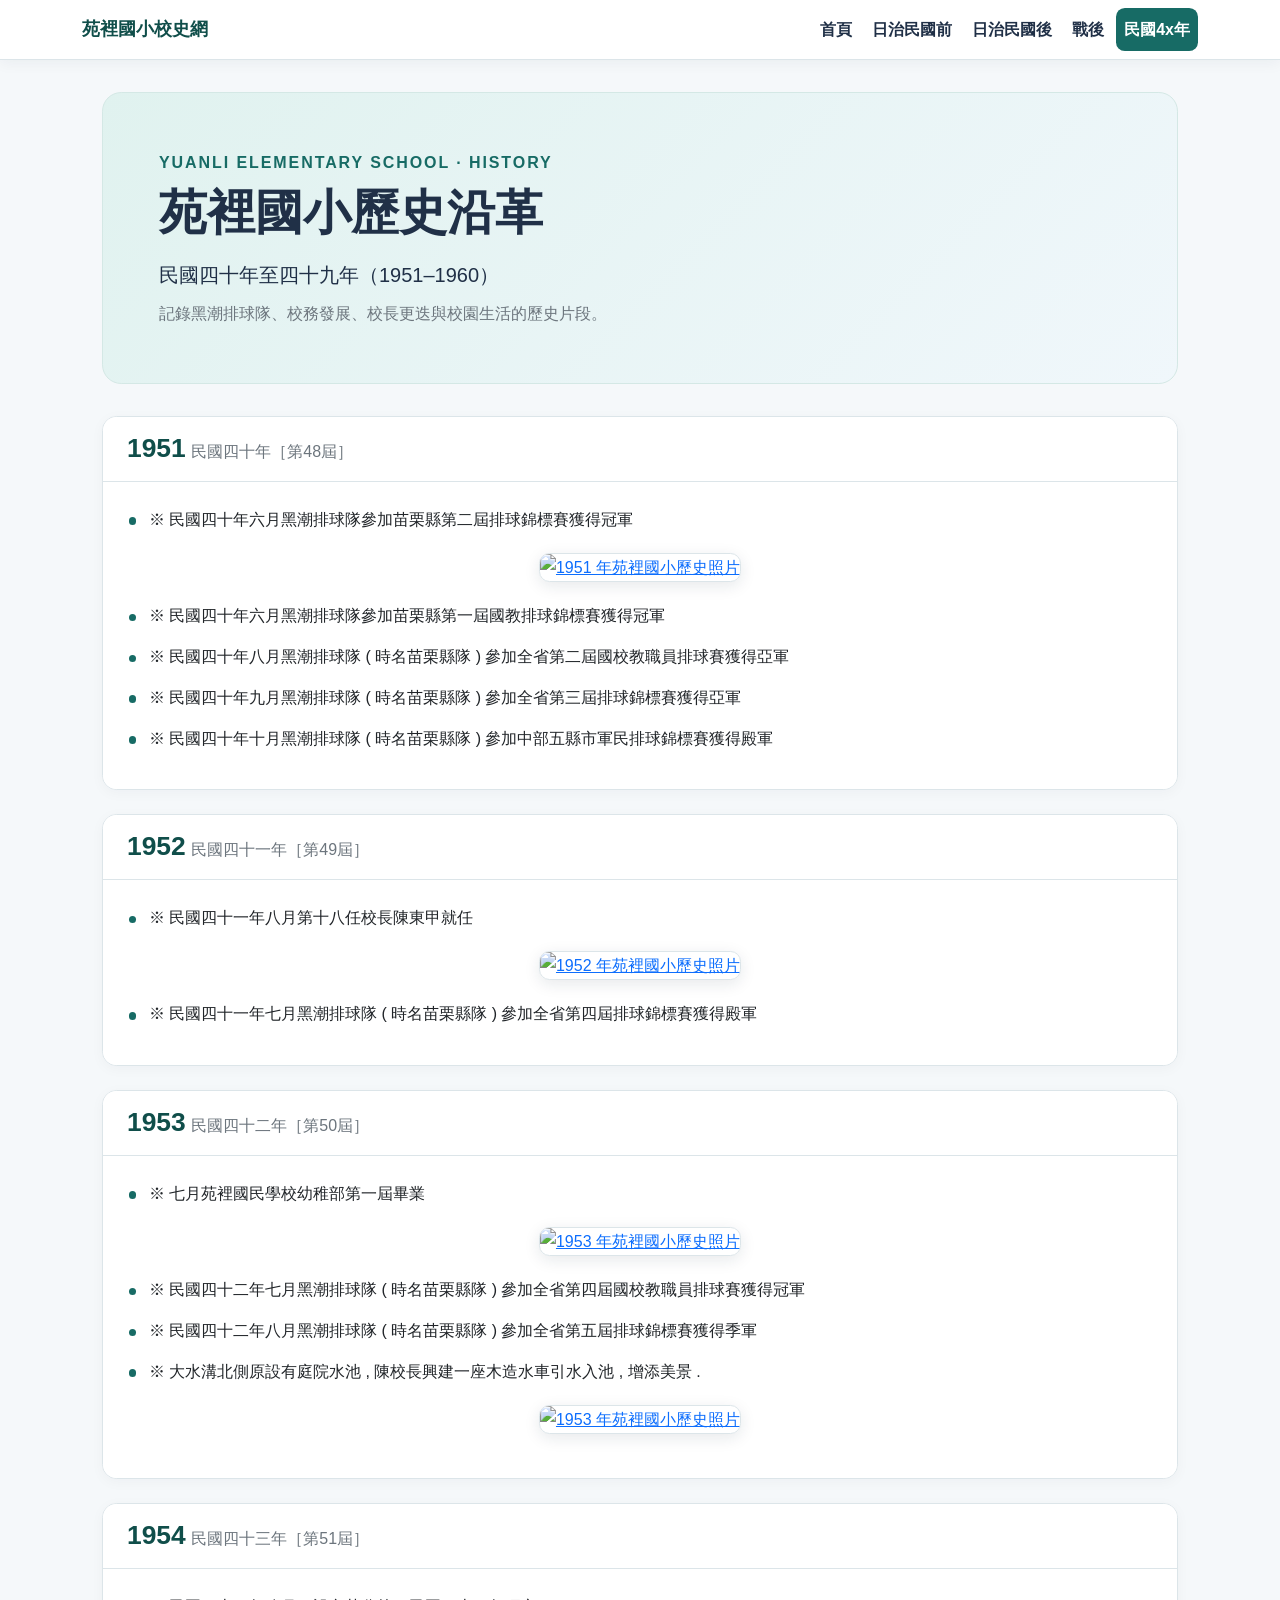
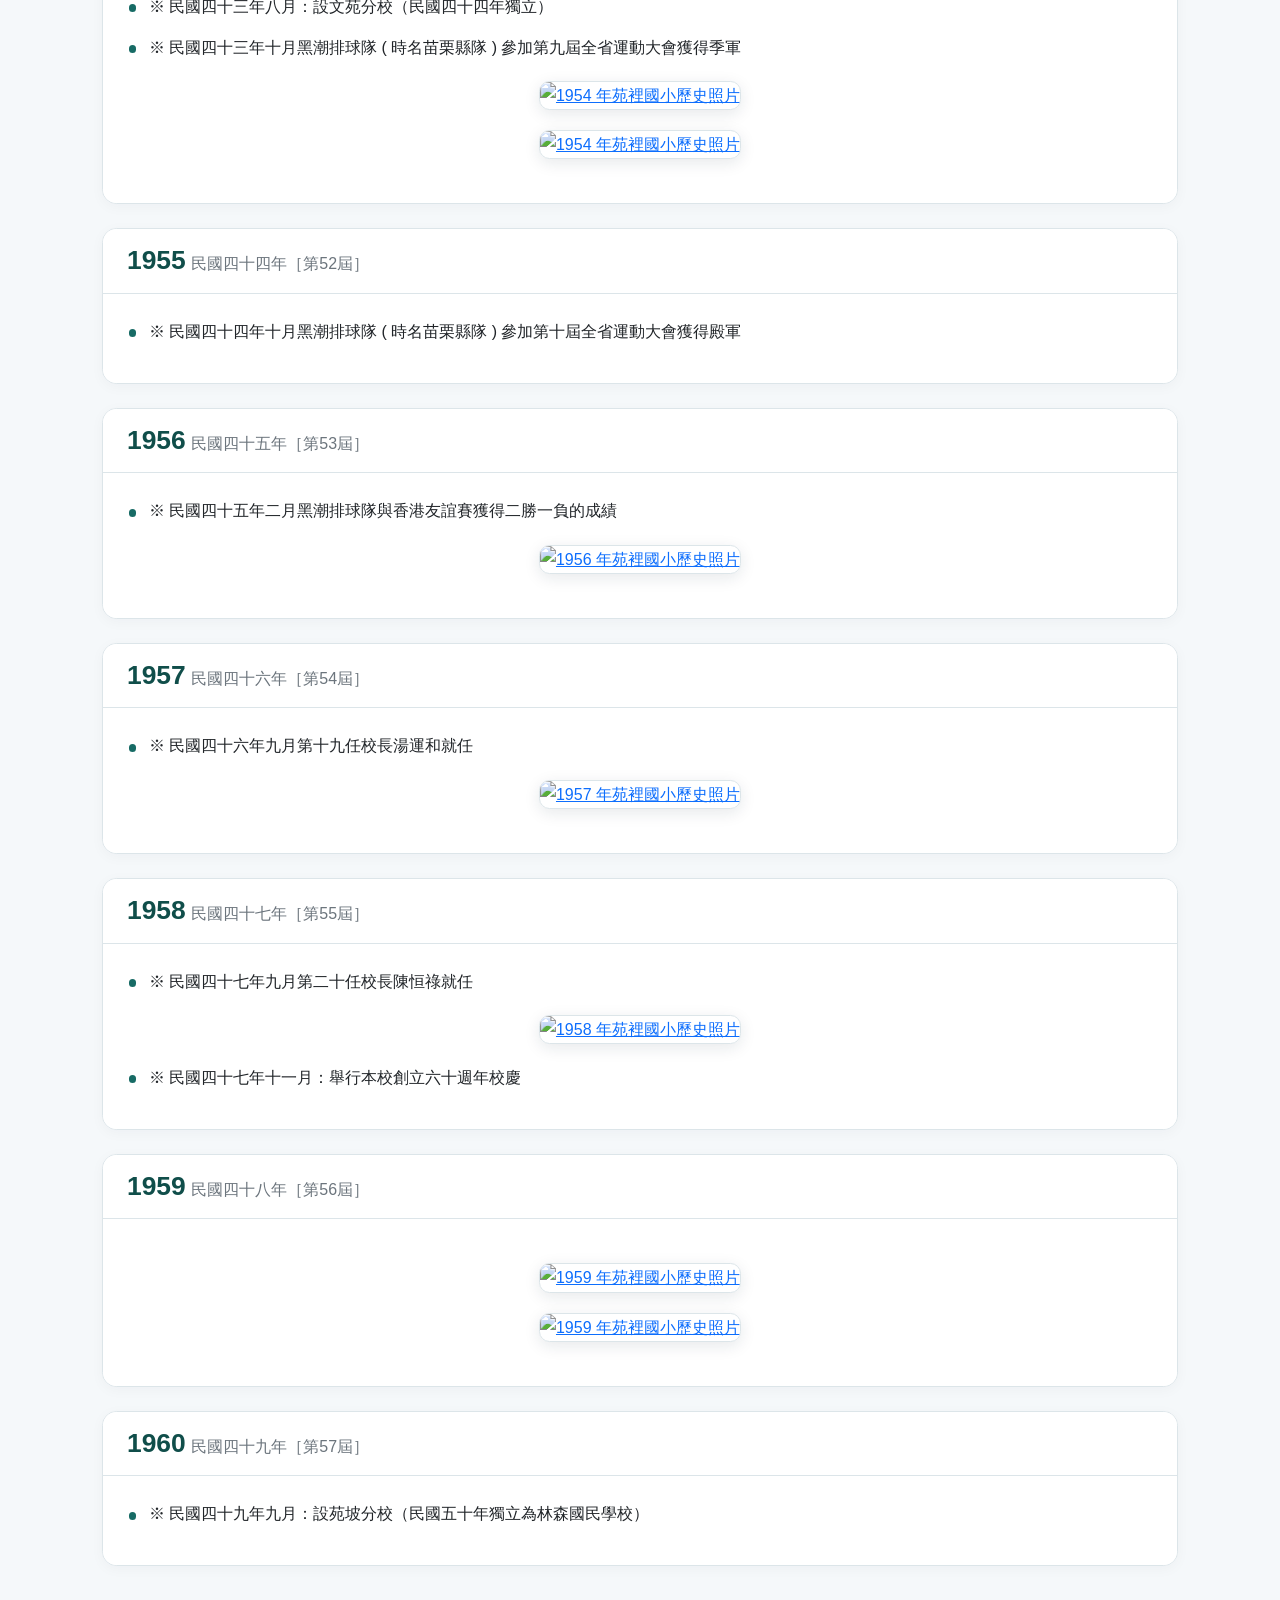
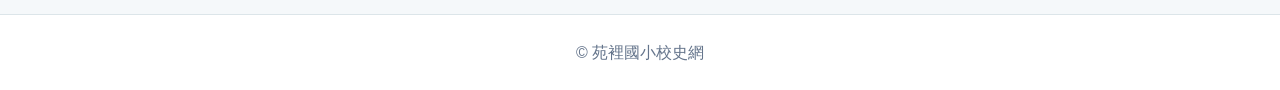
==== 4x.html @ 6c5b0be9 "Add files via upload" ====
<!doctype html>
<html lang="zh-Hant">
<head>
<meta charset="utf-8">
<meta name="viewport" content="width=device-width, initial-scale=1">
<title>苑裡國小歷史沿革｜民國四十年至四十九年</title>
<meta name="description" content="苑裡國小民國四十年至四十九年歷史沿革紀錄">
<link href="https://cdn.jsdelivr.net/npm/bootstrap@5.3.3/dist/css/bootstrap.min.css" rel="stylesheet">
<style>
:root{--ink:#203047;--muted:#64748b;--brand:#176b65;--brand-dark:#104e4a;--paper:#f5f8fa;--line:#dce5e9}
body{color:var(--ink);background:var(--paper);font-family:"Noto Sans TC","Microsoft JhengHei",sans-serif;line-height:1.7}
.site-navbar{position:sticky;top:0;z-index:1030;background:#fff;border-bottom:1px solid var(--line);box-shadow:0 3px 14px rgba(20,40,60,.05)}
.site-navbar .container{max-width:1140px}
.navbar-brand{color:var(--brand-dark)!important;font-size:1.1rem;font-weight:800;white-space:nowrap}
.site-navbar .nav-link{color:var(--ink);padding:.5rem .8rem;border-radius:.55rem;font-weight:650;transition:background-color .15s ease,color .15s ease}
.site-navbar .nav-link:hover,.site-navbar .nav-link.active{color:#fff!important;background:var(--brand)}
.navbar-toggler{border-color:var(--line);color:var(--ink);padding:.4rem .65rem}
.navbar-toggler:focus{box-shadow:0 0 0 .2rem rgba(23,107,101,.18)}
.page-main{max-width:1100px;margin:2rem auto 3rem}
.hero{padding:clamp(1.5rem,5vw,3.5rem);border-radius:1.2rem;background:linear-gradient(135deg,#e0f2ef,#f0f7fb);border:1px solid #d4e8e5;margin-bottom:2rem}
.eyebrow{color:var(--brand);font-weight:800;letter-spacing:.12em;margin:0}
.hero h1{font-size:clamp(2rem,5vw,3rem);line-height:1.2;margin:.5rem 0 1rem;font-weight:750}
.hero p:last-child{margin-bottom:0}
.year-card{border:1px solid var(--line);border-radius:.9rem;overflow:hidden;box-shadow:0 3px 14px rgba(20,40,60,.035)}
.year-title{background:#fff;border-bottom:1px solid var(--line)}
.year-title h2{font-weight:750}
.year-number{color:var(--brand-dark);font-weight:800;font-size:1.65rem;margin-right:.35rem}
.year-card .card-body{background:#fff;padding:1.5rem}
.event-item{position:relative;padding-left:1.35rem;margin-bottom:.85rem}
.event-item:before{content:"";position:absolute;left:.1rem;top:.72rem;width:.48rem;height:.48rem;border-radius:50%;background:var(--brand)}
.image-wrap{text-align:center;margin:1.25rem 0}
.history-image{display:block;width:auto;max-width:100%;height:auto;max-height:620px;margin:auto;border-radius:.65rem;border:1px solid var(--line);box-shadow:0 4px 16px rgba(20,40,60,.10)}
.image-link{display:inline-block}
.site-footer{text-align:center;padding:1.5rem;color:var(--muted);border-top:1px solid var(--line);background:#fff}
@media(max-width:767.98px){.page-main{margin-top:1rem}.site-navbar .nav-link{width:100%}.navbar-collapse{padding-top:.5rem}.year-card .card-body{padding:1.1rem}.year-number{font-size:1.45rem}}
</style>
</head>
<body>
<header id="top">
<nav class="navbar navbar-expand-md site-navbar" aria-label="主要導覽">
<div class="container">
<a class="navbar-brand" href="index.html">苑裡國小校史網</a>
<button class="navbar-toggler" type="button" data-bs-toggle="collapse" data-bs-target="#site-nav" aria-controls="site-nav" aria-expanded="false" aria-label="切換導覽選單"><span aria-hidden="true">☰ 選單</span></button>
<div class="collapse navbar-collapse" id="site-nav">
<ul class="navbar-nav ms-auto mb-2 mb-md-0 gap-md-1">
<li class="nav-item"><a class="nav-link" href="index.html">首頁</a></li>
<li class="nav-item"><a class="nav-link" href="bjapan.html">日治民國前</a></li>
<li class="nav-item"><a class="nav-link" href="page02.html">日治民國後</a></li>
<li class="nav-item"><a class="nav-link" href="page03.html">戰後</a></li>
<li class="nav-item"><a class="nav-link active" aria-current="page" href="page04.html">民國4x年</a></li>
</ul></div></div></nav>
</header>
<main class="container page-main">
<section class="hero">
<p class="eyebrow">YUANLI ELEMENTARY SCHOOL · HISTORY</p>
<h1>苑裡國小歷史沿革</h1>
<p class="lead mb-2">民國四十年至四十九年（1951–1960）</p>
<p class="text-secondary">記錄黑潮排球隊、校務發展、校長更迭與校園生活的歷史片段。</p>
</section>

<section class="card year-card mb-4" id="year-1951">
<div class="year-title px-4 py-3"><h2 class="h4 mb-0"><span class="year-number">1951</span><span class="text-secondary fs-6 fw-normal">民國四十年［第48屆］</span></h2></div>
<div class="card-body">
<p class="event-item">※ 民國四十年六月黑潮排球隊參加苗栗縣第二屆排球錦標賽獲得冠軍</p>
<figure class="image-wrap"><a class="image-link" href="http://120.104.212.112/mwiki/index.php/%E6%AA%94%E6%A1%88:0032.jpg" target="_blank" rel="noopener"><img class="img-fluid history-image" src="image/4x/image001.jpg" alt="1951 年苑裡國小歷史照片" loading="lazy"></a></figure>
<p class="event-item">※ 民國四十年六月黑潮排球隊參加苗栗縣第一屆國教排球錦標賽獲得冠軍</p>
<p class="event-item">※ 民國四十年八月黑潮排球隊 ( 時名苗栗縣隊 ) 參加全省第二屆國校教職員排球賽獲得亞軍</p>
<p class="event-item">※ 民國四十年九月黑潮排球隊 ( 時名苗栗縣隊 ) 參加全省第三屆排球錦標賽獲得亞軍</p>
<p class="event-item">※ 民國四十年十月黑潮排球隊 ( 時名苗栗縣隊 ) 參加中部五縣市軍民排球錦標賽獲得殿軍</p>
</div></section>
<section class="card year-card mb-4" id="year-1952">
<div class="year-title px-4 py-3"><h2 class="h4 mb-0"><span class="year-number">1952</span><span class="text-secondary fs-6 fw-normal">民國四十一年［第49屆］</span></h2></div>
<div class="card-body">
<p class="event-item">※ 民國四十一年八月第十八任校長陳東甲就任</p>
<figure class="image-wrap"><a class="image-link" href="http://120.104.212.112/mwiki/index.php/%E6%AA%94%E6%A1%88:04_500.jpg" target="_blank" rel="noopener"><img class="img-fluid history-image" src="image/4x/image002.jpg" alt="1952 年苑裡國小歷史照片" loading="lazy"></a></figure>
<p class="event-item">※ 民國四十一年七月黑潮排球隊 ( 時名苗栗縣隊 ) 參加全省第四屆排球錦標賽獲得殿軍</p>
</div></section>
<section class="card year-card mb-4" id="year-1953">
<div class="year-title px-4 py-3"><h2 class="h4 mb-0"><span class="year-number">1953</span><span class="text-secondary fs-6 fw-normal">民國四十二年［第50屆］</span></h2></div>
<div class="card-body">
<p class="event-item">※ 七月苑裡國民學校幼稚部第一屆畢業</p>
<figure class="image-wrap"><a class="image-link" href="http://120.104.212.112/mwiki/index.php/%E6%AA%94%E6%A1%88:0012.jpg" target="_blank" rel="noopener"><img class="img-fluid history-image" src="image/4x/image003.jpg" alt="1953 年苑裡國小歷史照片" loading="lazy"></a></figure>
<p class="event-item">※ 民國四十二年七月黑潮排球隊 ( 時名苗栗縣隊 ) 參加全省第四屆國校教職員排球賽獲得冠軍</p>
<p class="event-item">※ 民國四十二年八月黑潮排球隊 ( 時名苗栗縣隊 ) 參加全省第五屆排球錦標賽獲得季軍</p>
<p class="event-item">※ 大水溝北側原設有庭院水池 , 陳校長興建一座木造水車引水入池 , 增添美景 .</p>
<figure class="image-wrap"><a class="image-link" href="http://120.104.212.112/mwiki/index.php/%E6%AA%94%E6%A1%88:G1953.jpg" target="_blank" rel="noopener"><img class="img-fluid history-image" src="image/4x/image004.jpg" alt="1953 年苑裡國小歷史照片" loading="lazy"></a></figure>
</div></section>
<section class="card year-card mb-4" id="year-1954">
<div class="year-title px-4 py-3"><h2 class="h4 mb-0"><span class="year-number">1954</span><span class="text-secondary fs-6 fw-normal">民國四十三年［第51屆］</span></h2></div>
<div class="card-body">
<p class="event-item">※ 民國四十三年八月：設文苑分校（民國四十四年獨立）</p>
<p class="event-item">※ 民國四十三年十月黑潮排球隊 ( 時名苗栗縣隊 ) 參加第九屆全省運動大會獲得季軍</p>
<figure class="image-wrap"><a class="image-link" href="http://120.104.212.112/mwiki/index.php/%E6%AA%94%E6%A1%88:G5201.jpg" target="_blank" rel="noopener"><img class="img-fluid history-image" src="image/4x/image005.jpg" alt="1954 年苑裡國小歷史照片" loading="lazy"></a></figure>
<figure class="image-wrap"><a class="image-link" href="http://120.104.212.112/mwiki/index.php/%E6%AA%94%E6%A1%88:G5204.jpg" target="_blank" rel="noopener"><img class="img-fluid history-image" src="image/4x/image006.jpg" alt="1954 年苑裡國小歷史照片" loading="lazy"></a></figure>
</div></section>
<section class="card year-card mb-4" id="year-1955">
<div class="year-title px-4 py-3"><h2 class="h4 mb-0"><span class="year-number">1955</span><span class="text-secondary fs-6 fw-normal">民國四十四年［第52屆］</span></h2></div>
<div class="card-body">
<p class="event-item">※ 民國四十四年十月黑潮排球隊 ( 時名苗栗縣隊 ) 參加第十屆全省運動大會獲得殿軍</p>
</div></section>
<section class="card year-card mb-4" id="year-1956">
<div class="year-title px-4 py-3"><h2 class="h4 mb-0"><span class="year-number">1956</span><span class="text-secondary fs-6 fw-normal">民國四十五年［第53屆］</span></h2></div>
<div class="card-body">
<p class="event-item">※ 民國四十五年二月黑潮排球隊與香港友誼賽獲得二勝一負的成績</p>
<figure class="image-wrap"><a class="image-link" href="http://120.104.212.112/mwiki/index.php/%E6%AA%94%E6%A1%88:0033.jpg" target="_blank" rel="noopener"><img class="img-fluid history-image" src="image/4x/image007.jpg" alt="1956 年苑裡國小歷史照片" loading="lazy"></a></figure>
</div></section>
<section class="card year-card mb-4" id="year-1957">
<div class="year-title px-4 py-3"><h2 class="h4 mb-0"><span class="year-number">1957</span><span class="text-secondary fs-6 fw-normal">民國四十六年［第54屆］</span></h2></div>
<div class="card-body">
<p class="event-item">※ 民國四十六年九月第十九任校長湯運和就任</p>
<figure class="image-wrap"><a class="image-link" href="http://120.104.212.112/mwiki/index.php/%E6%AA%94%E6%A1%88:05_500.jpg" target="_blank" rel="noopener"><img class="img-fluid history-image" src="image/4x/image008.jpg" alt="1957 年苑裡國小歷史照片" loading="lazy"></a></figure>
</div></section>
<section class="card year-card mb-4" id="year-1958">
<div class="year-title px-4 py-3"><h2 class="h4 mb-0"><span class="year-number">1958</span><span class="text-secondary fs-6 fw-normal">民國四十七年［第55屆］</span></h2></div>
<div class="card-body">
<p class="event-item">※ 民國四十七年九月第二十任校長陳恒祿就任</p>
<figure class="image-wrap"><a class="image-link" href="http://120.104.212.112/mwiki/index.php/%E6%AA%94%E6%A1%88:07_500.jpg" target="_blank" rel="noopener"><img class="img-fluid history-image" src="image/4x/image009.jpg" alt="1958 年苑裡國小歷史照片" loading="lazy"></a></figure>
<p class="event-item">※ 民國四十七年十一月：舉行本校創立六十週年校慶</p>
</div></section>
<section class="card year-card mb-4" id="year-1959">
<div class="year-title px-4 py-3"><h2 class="h4 mb-0"><span class="year-number">1959</span><span class="text-secondary fs-6 fw-normal">民國四十八年［第56屆］</span></h2></div>
<div class="card-body">
<figure class="image-wrap"><a class="image-link" href="http://120.104.212.112/mwiki/index.php/%E6%AA%94%E6%A1%88:G5601.jpg" target="_blank" rel="noopener"><img class="img-fluid history-image" src="image/4x/image010.jpg" alt="1959 年苑裡國小歷史照片" loading="lazy"></a></figure>
<figure class="image-wrap"><a class="image-link" href="http://120.104.212.112/mwiki/index.php/%E6%AA%94%E6%A1%88:G5602_2500.jpg" target="_blank" rel="noopener"><img class="img-fluid history-image" src="image/4x/image011.jpg" alt="1959 年苑裡國小歷史照片" loading="lazy"></a></figure>
</div></section>
<section class="card year-card mb-4" id="year-1960">
<div class="year-title px-4 py-3"><h2 class="h4 mb-0"><span class="year-number">1960</span><span class="text-secondary fs-6 fw-normal">民國四十九年［第57屆］</span></h2></div>
<div class="card-body">
<p class="event-item">※ 民國四十九年九月：設苑坡分校（民國五十年獨立為林森國民學校）</p>
</div></section>
</main>
<footer class="site-footer">© 苑裡國小校史網</footer>
<script src="https://cdn.jsdelivr.net/npm/bootstrap@5.3.3/dist/js/bootstrap.bundle.min.js"></script>
</body></html>
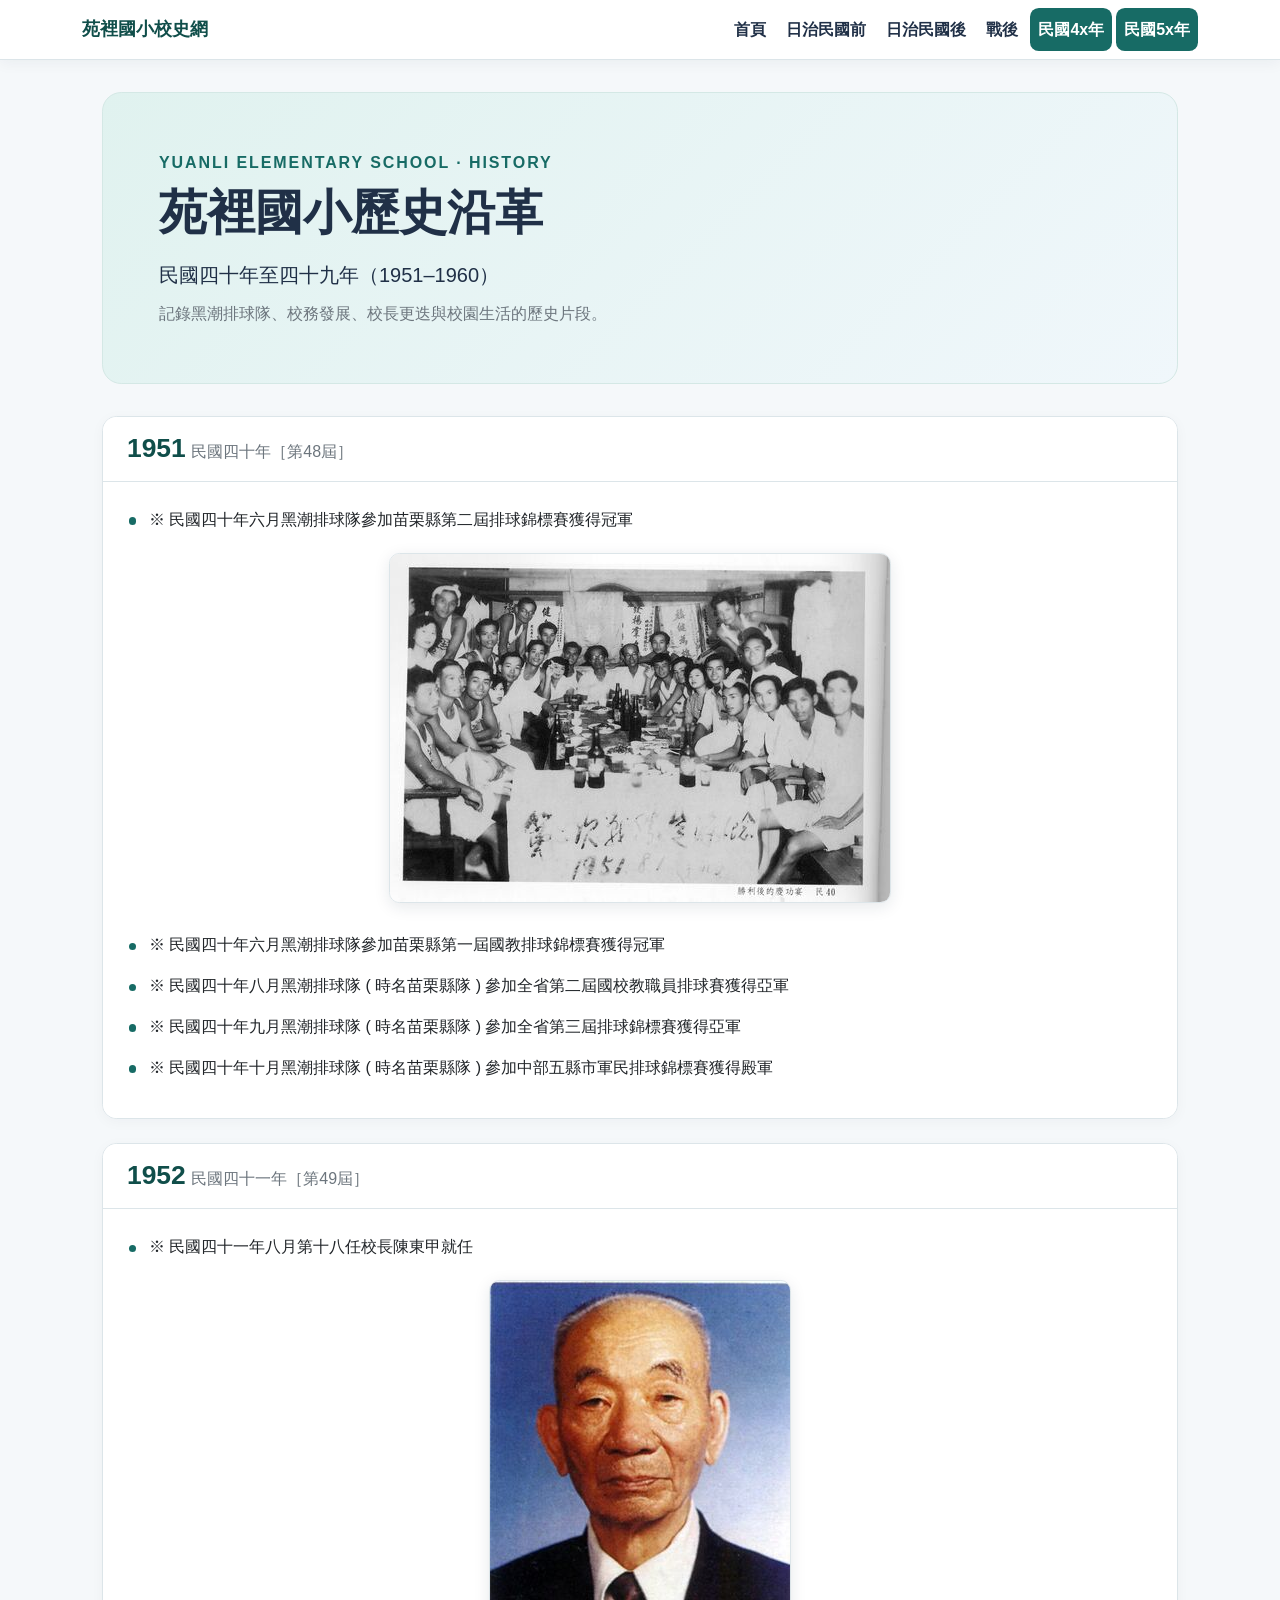
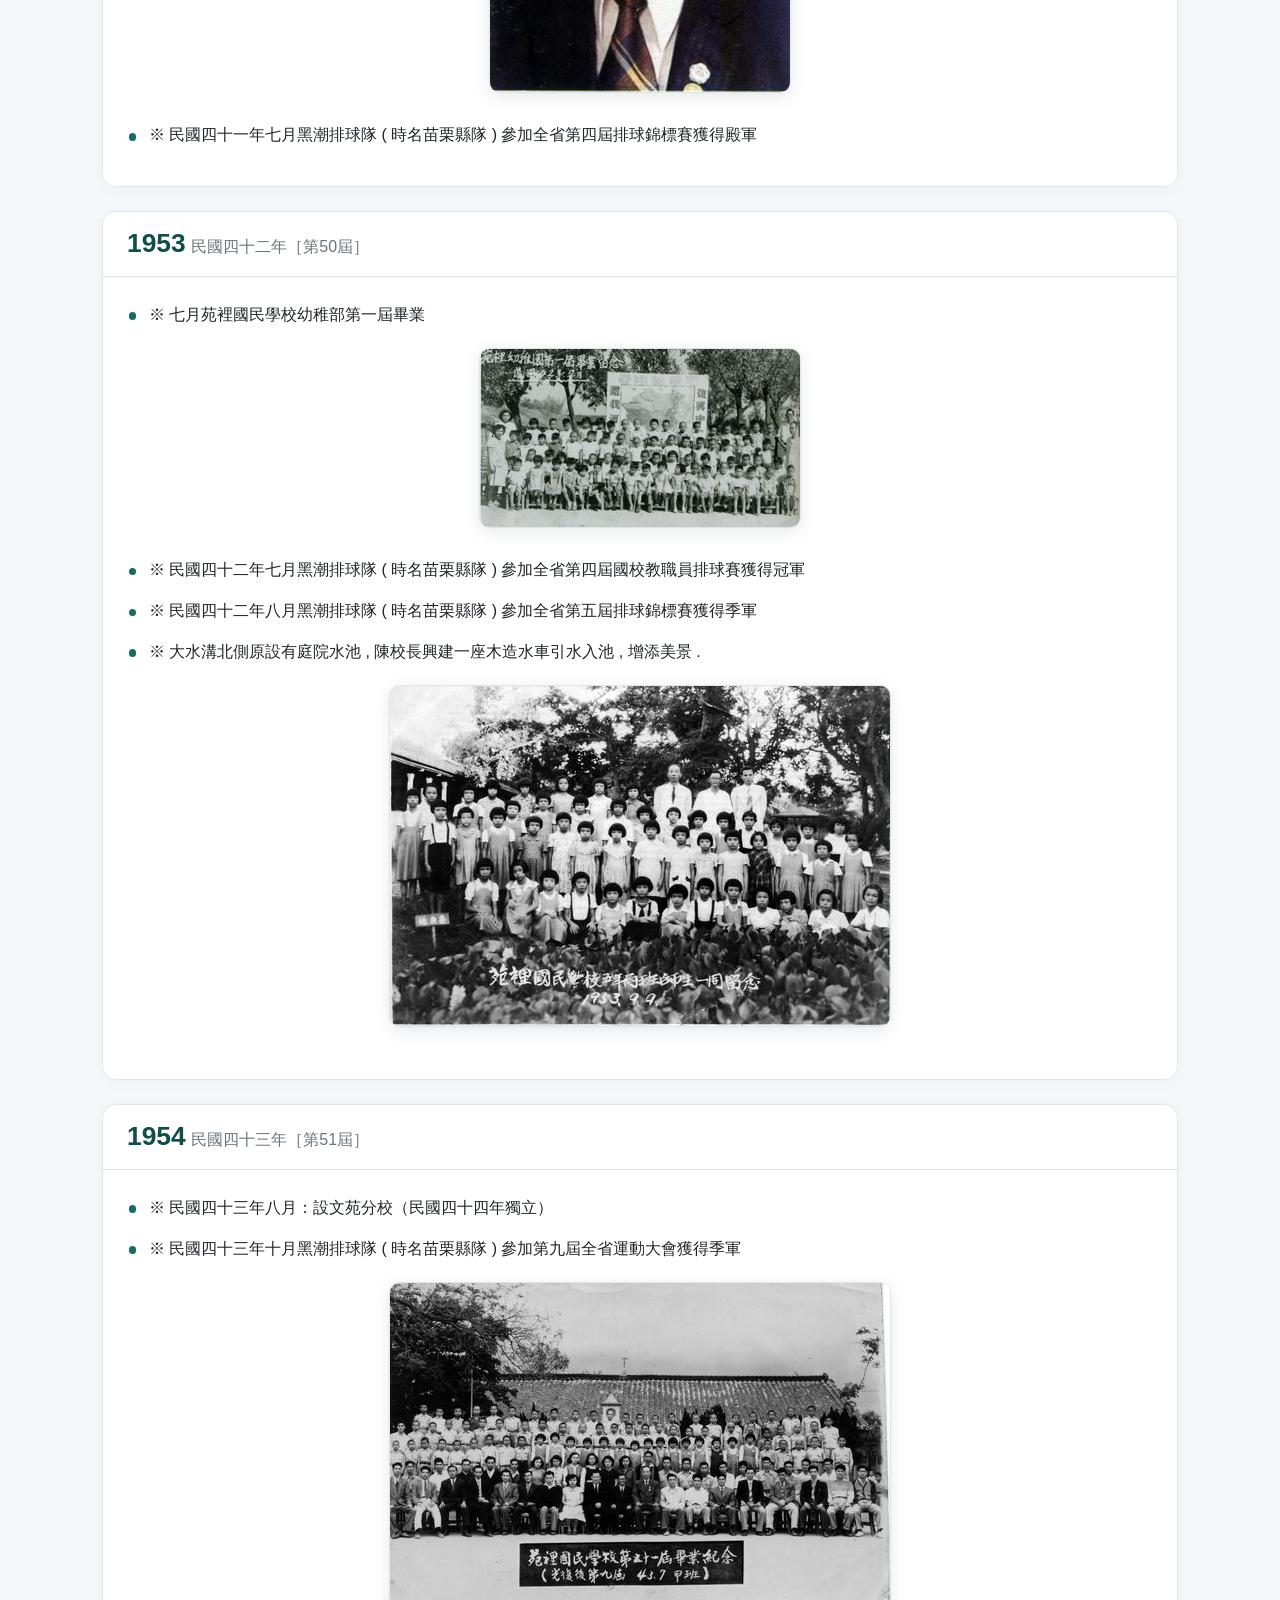
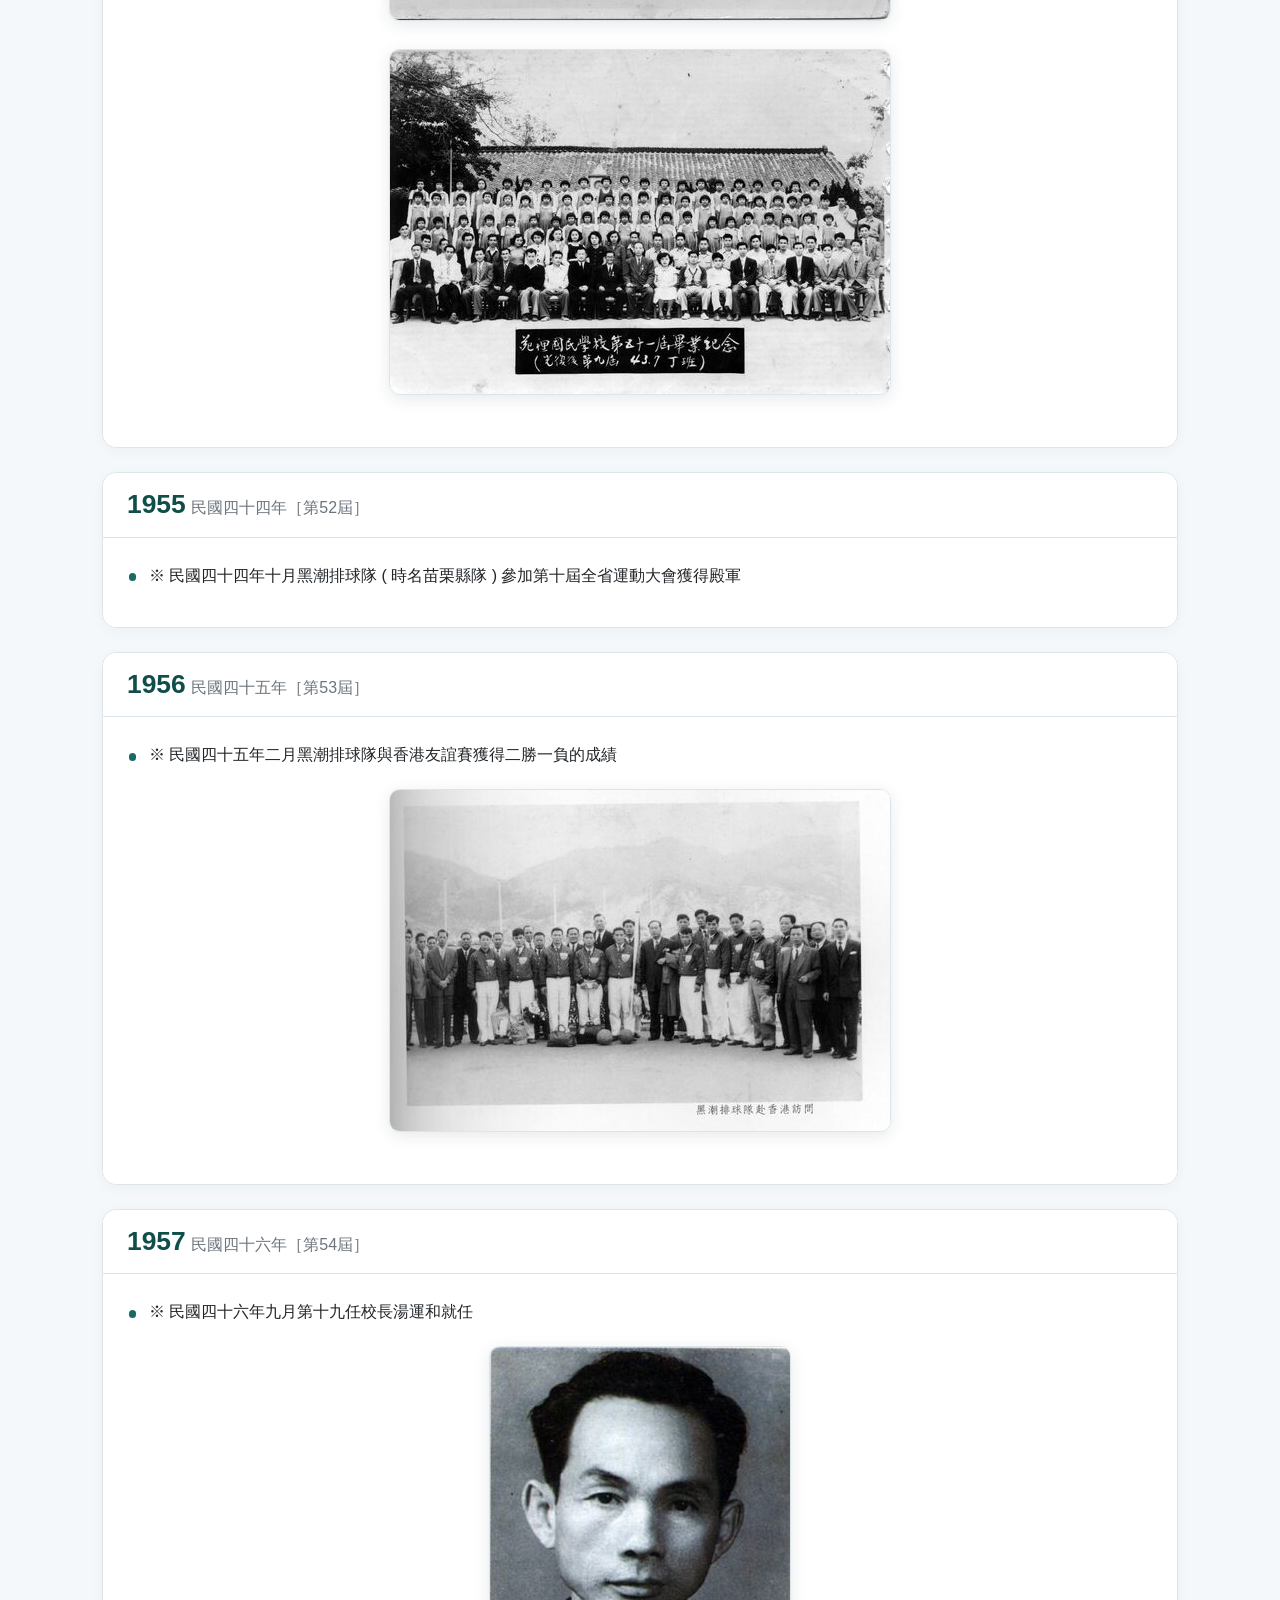
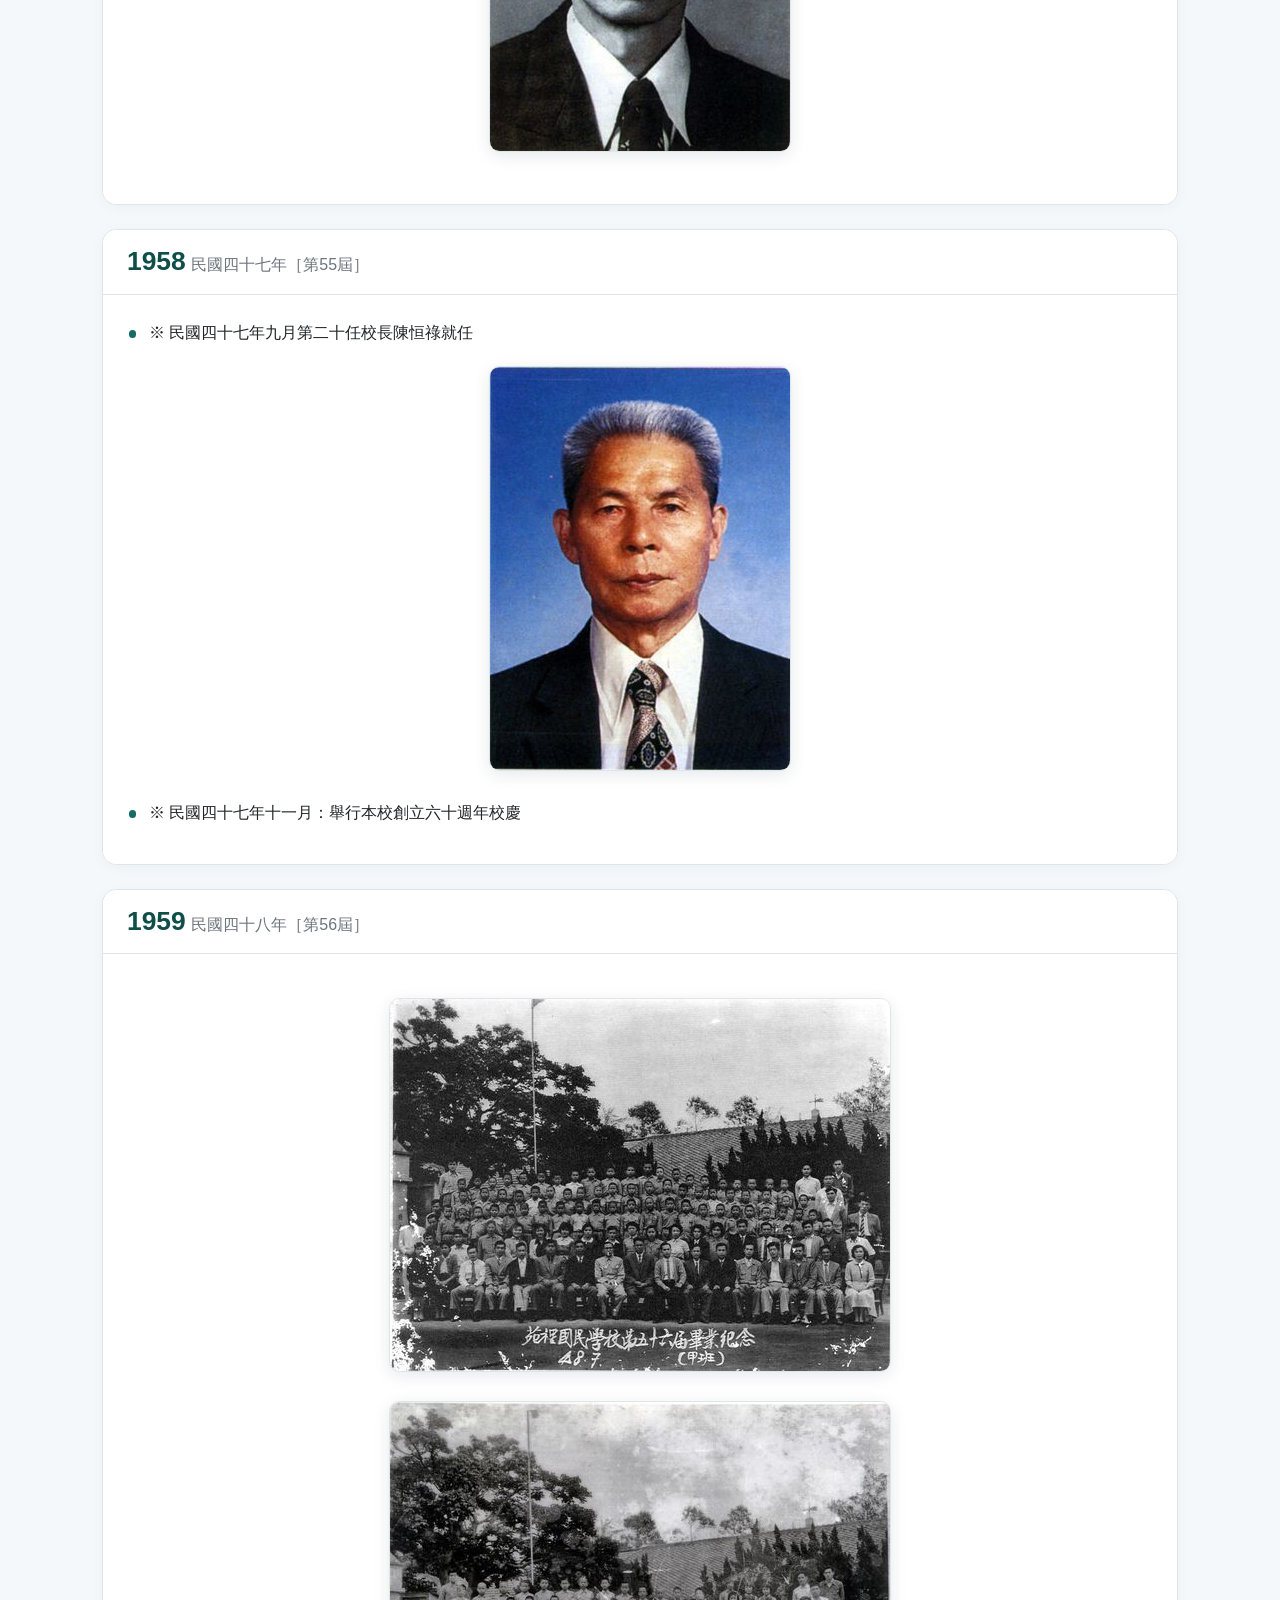
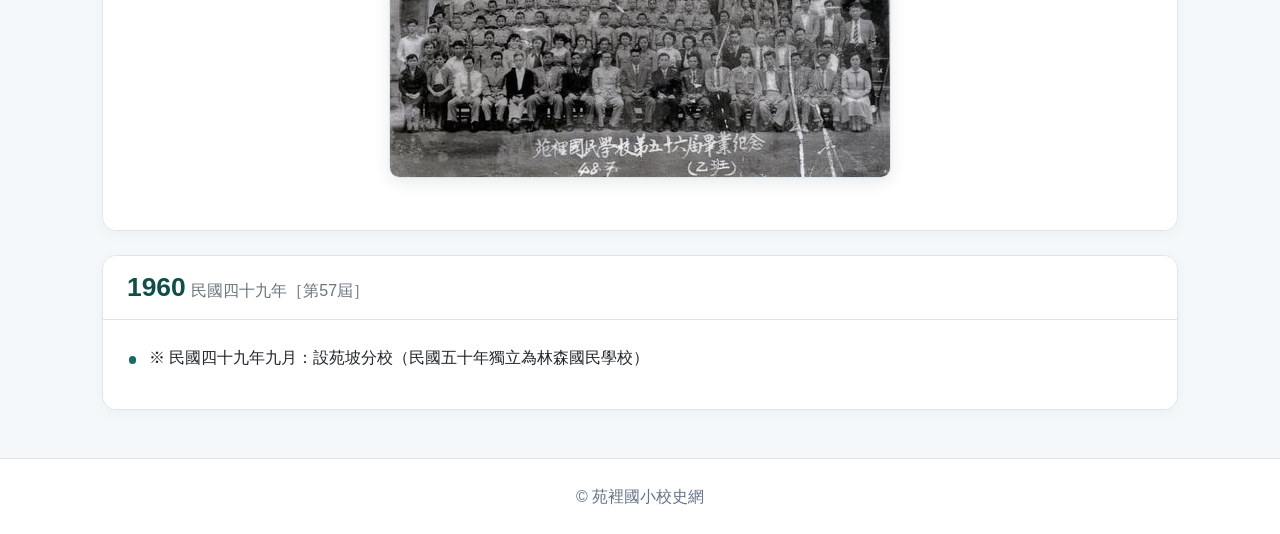
==== commit d4a17770: "Update 4x.html" ====
--- a/4x.html
+++ b/4x.html
@@ -45,9 +45,10 @@
 <ul class="navbar-nav ms-auto mb-2 mb-md-0 gap-md-1">
 <li class="nav-item"><a class="nav-link" href="index.html">首頁</a></li>
 <li class="nav-item"><a class="nav-link" href="bjapan.html">日治民國前</a></li>
-<li class="nav-item"><a class="nav-link" href="page02.html">日治民國後</a></li>
-<li class="nav-item"><a class="nav-link" href="page03.html">戰後</a></li>
-<li class="nav-item"><a class="nav-link active" aria-current="page" href="page04.html">民國4x年</a></li>
+<li class="nav-item"><a class="nav-link" href="ajapan.html">日治民國後</a></li>
+<li class="nav-item"><a class="nav-link" href="after.html">戰後</a></li>
+<li class="nav-item"><a class="nav-link active" aria-current="page" href="4x.html">民國4x年</a></li>
+  <li class="nav-item"><a class="nav-link active" href="5x.html">民國5x年</a></li>
 </ul></div></div></nav>
 </header>
 <main class="container page-main">
@@ -131,4 +132,4 @@
 </main>
 <footer class="site-footer">© 苑裡國小校史網</footer>
 <script src="https://cdn.jsdelivr.net/npm/bootstrap@5.3.3/dist/js/bootstrap.bundle.min.js"></script>
-</body></html>+</body></html>
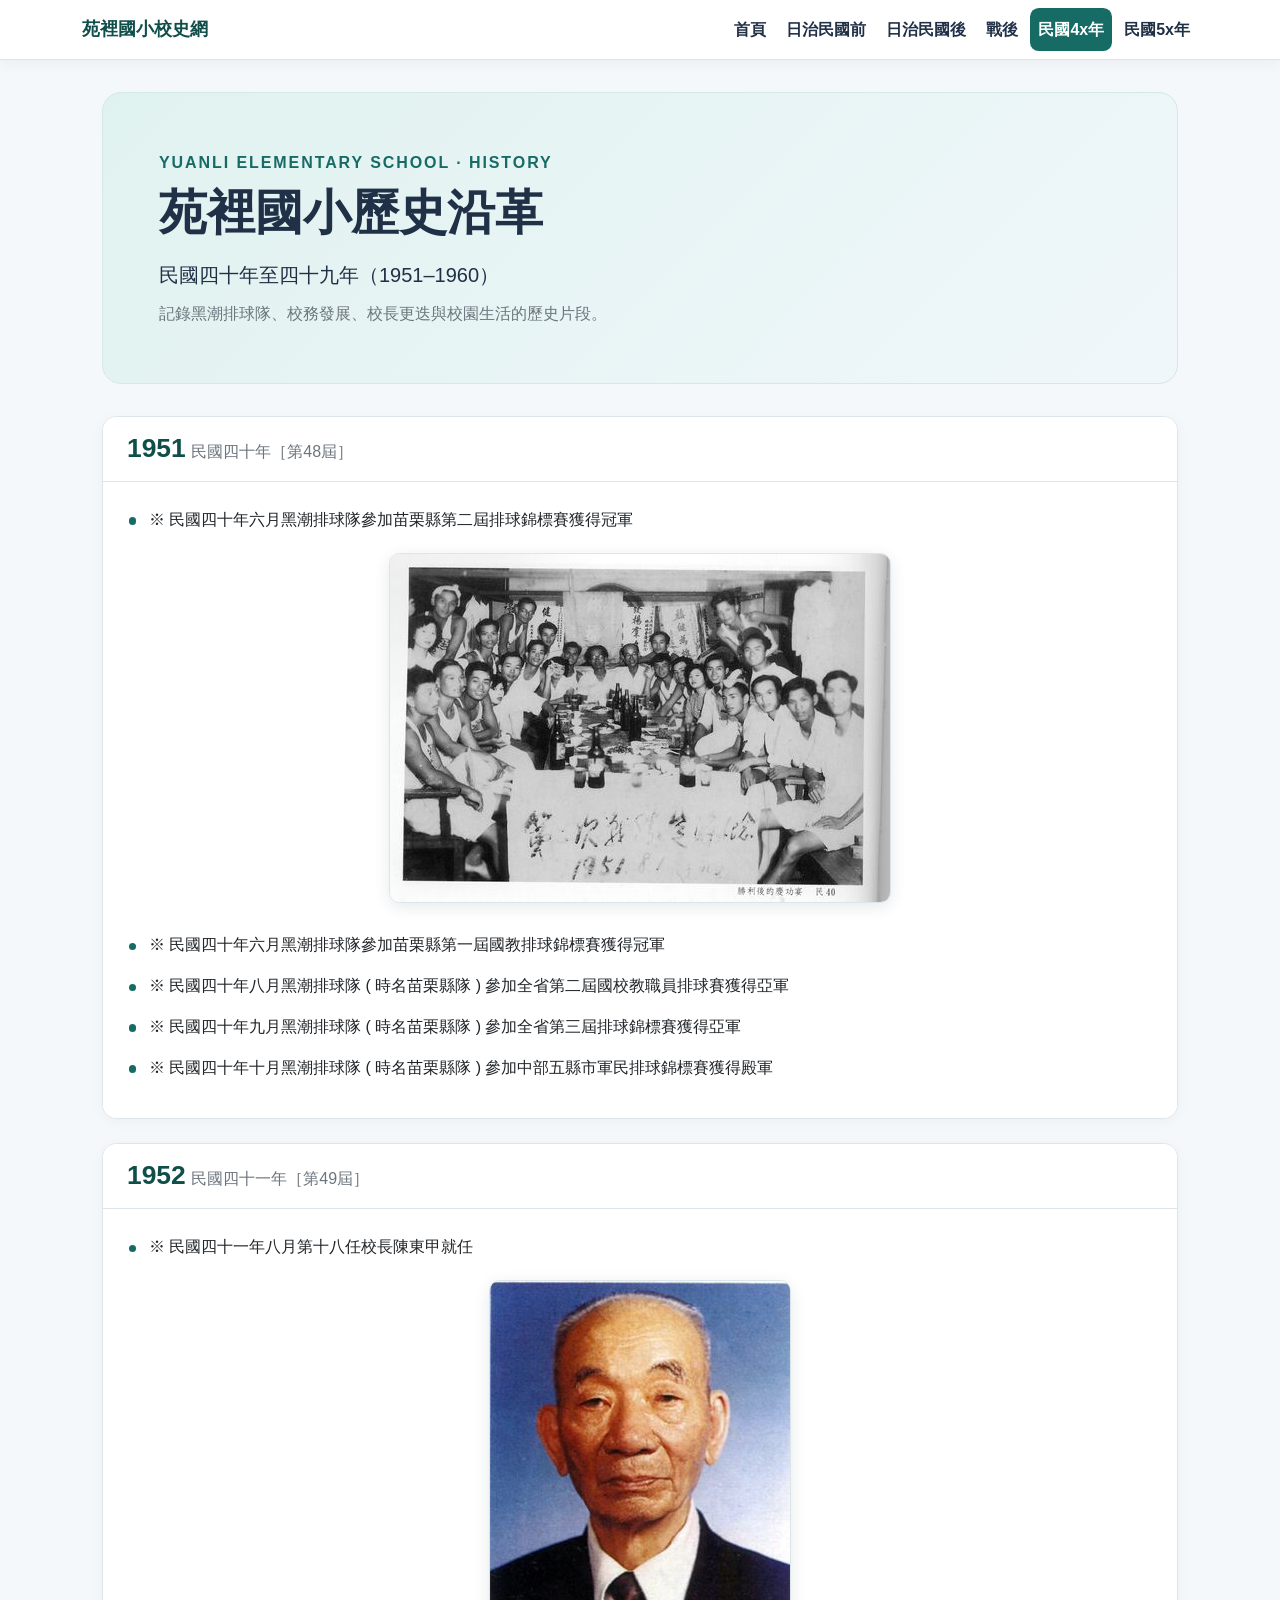
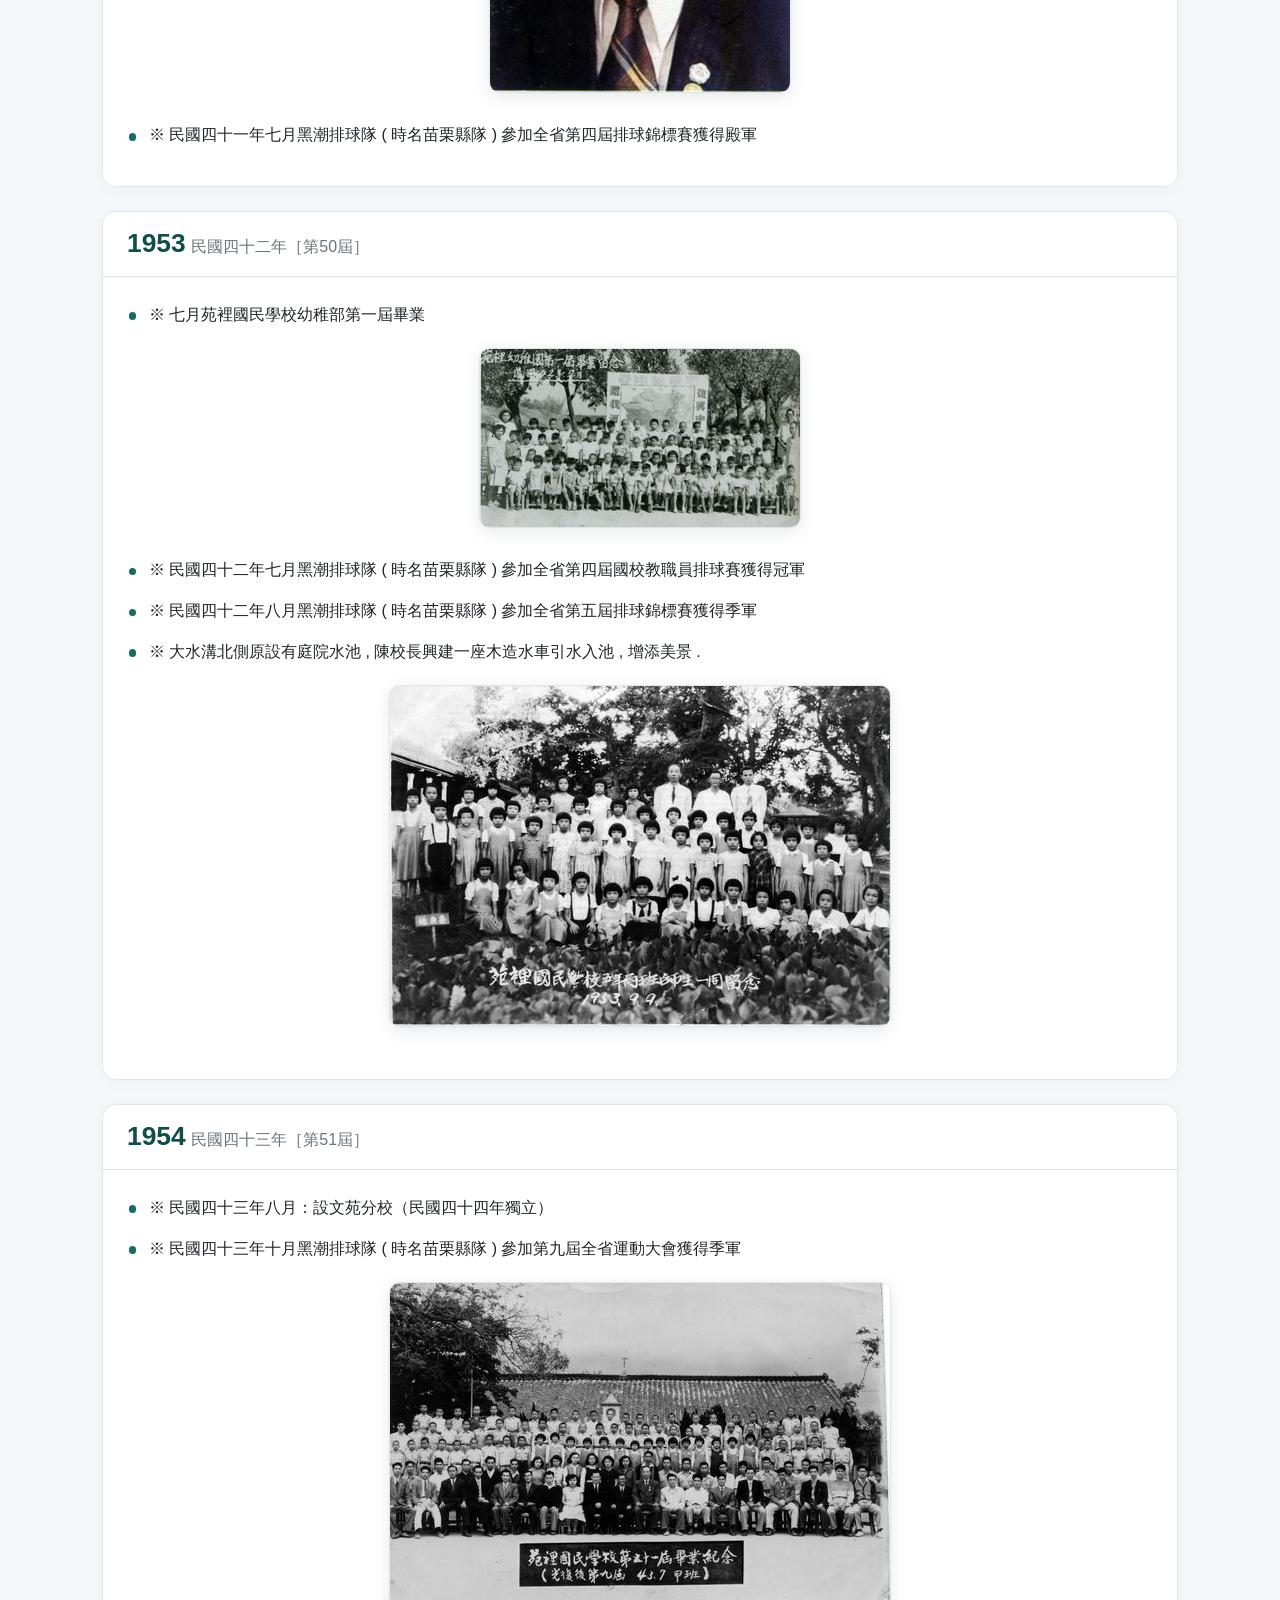
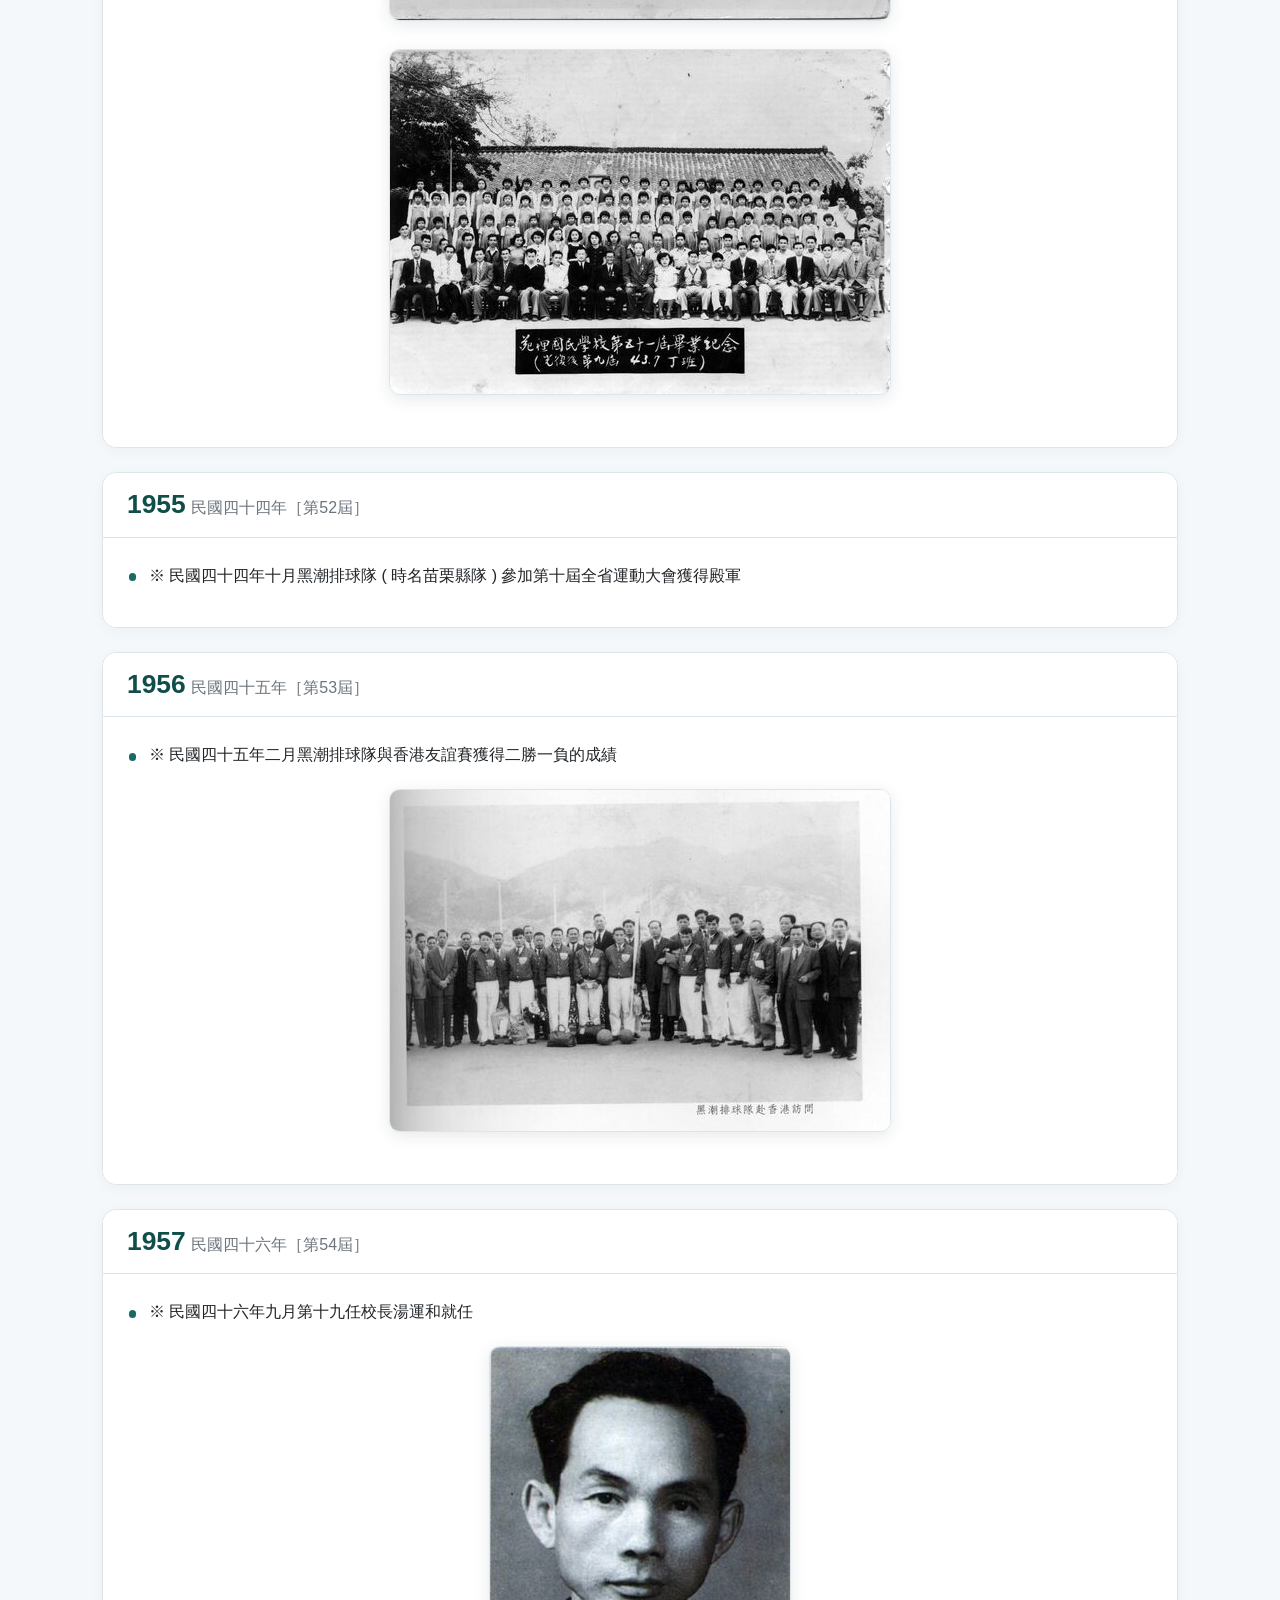
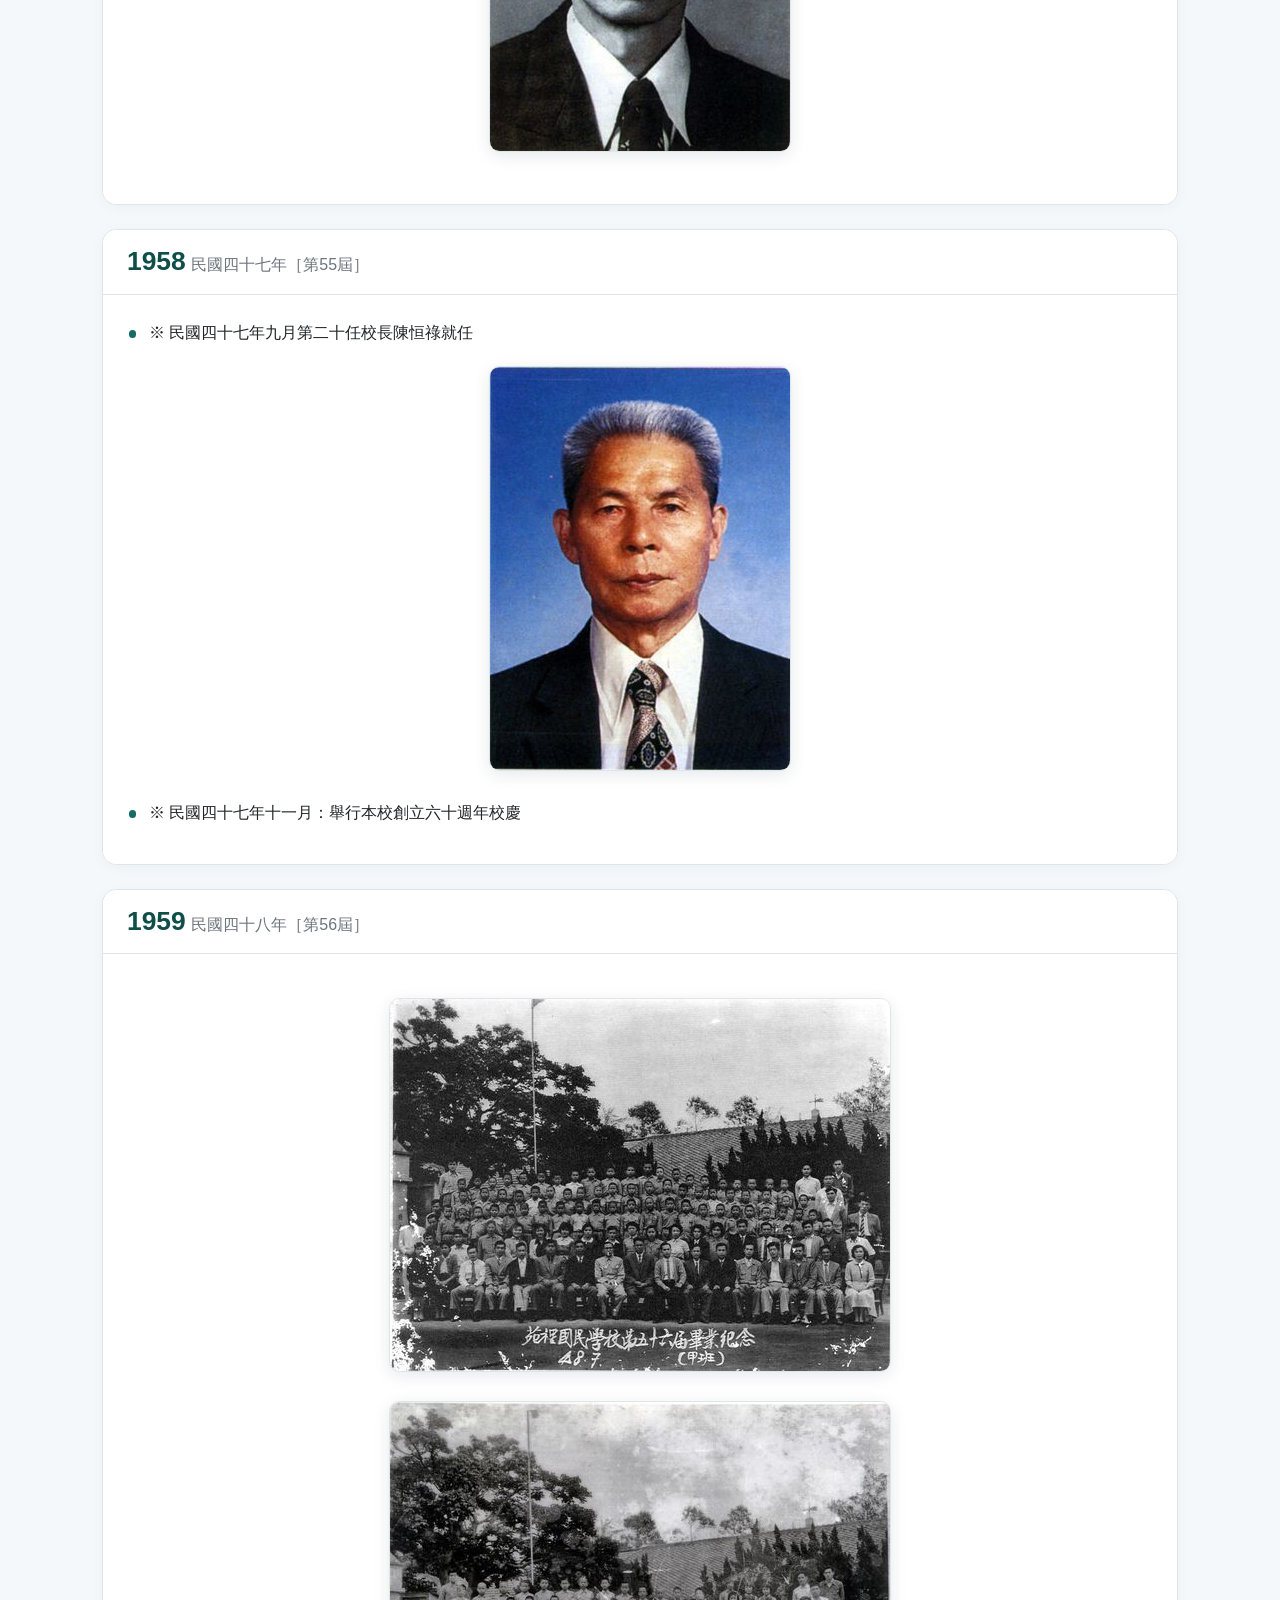
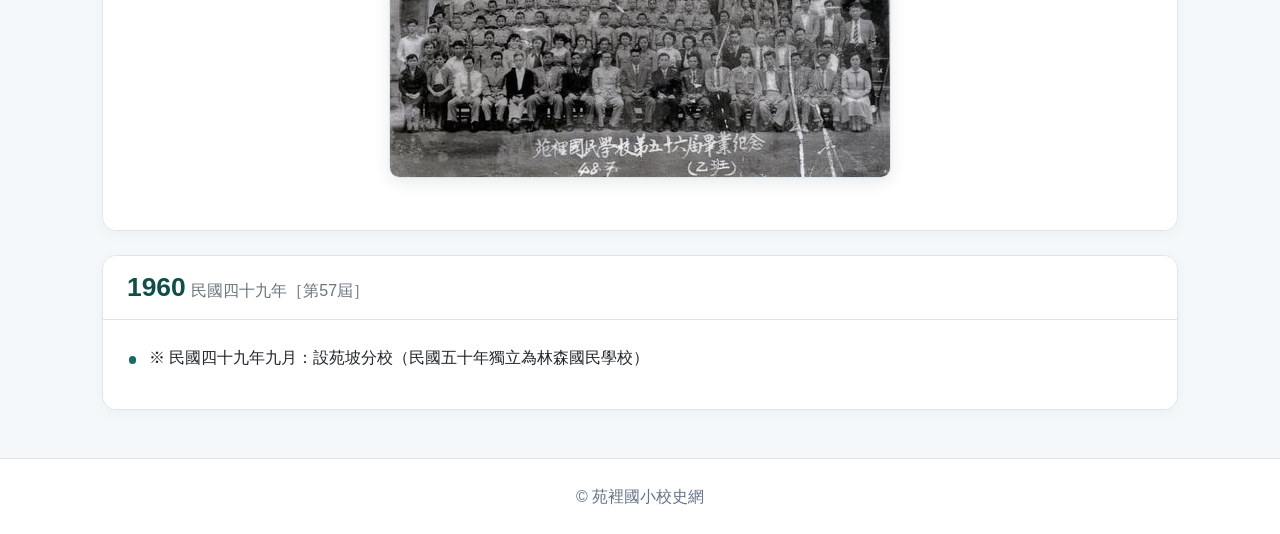
==== commit bbc2e7e4: "Update 4x.html" ====
--- a/4x.html
+++ b/4x.html
@@ -48,7 +48,7 @@
 <li class="nav-item"><a class="nav-link" href="ajapan.html">日治民國後</a></li>
 <li class="nav-item"><a class="nav-link" href="after.html">戰後</a></li>
 <li class="nav-item"><a class="nav-link active" aria-current="page" href="4x.html">民國4x年</a></li>
-  <li class="nav-item"><a class="nav-link active" href="5x.html">民國5x年</a></li>
+  <li class="nav-item"><a class="nav-link " href="5x.html">民國5x年</a></li>
 </ul></div></div></nav>
 </header>
 <main class="container page-main">
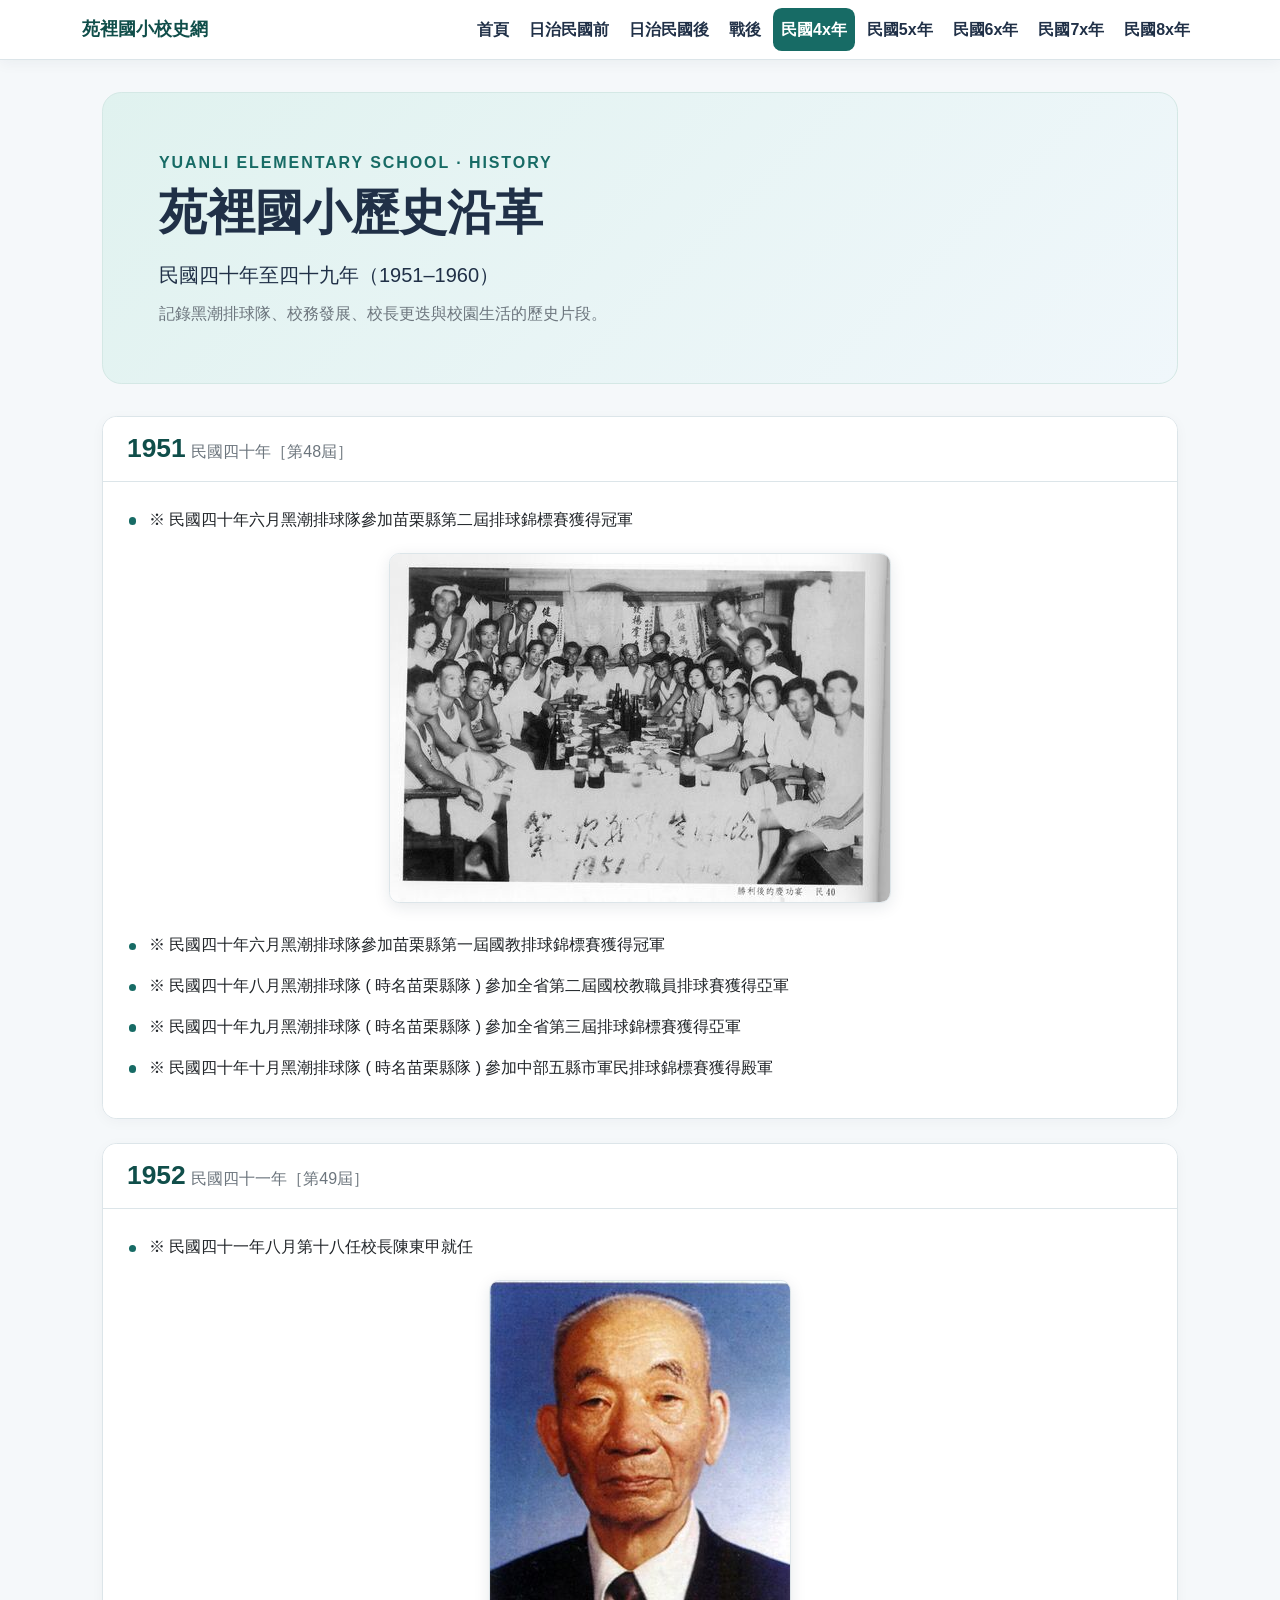
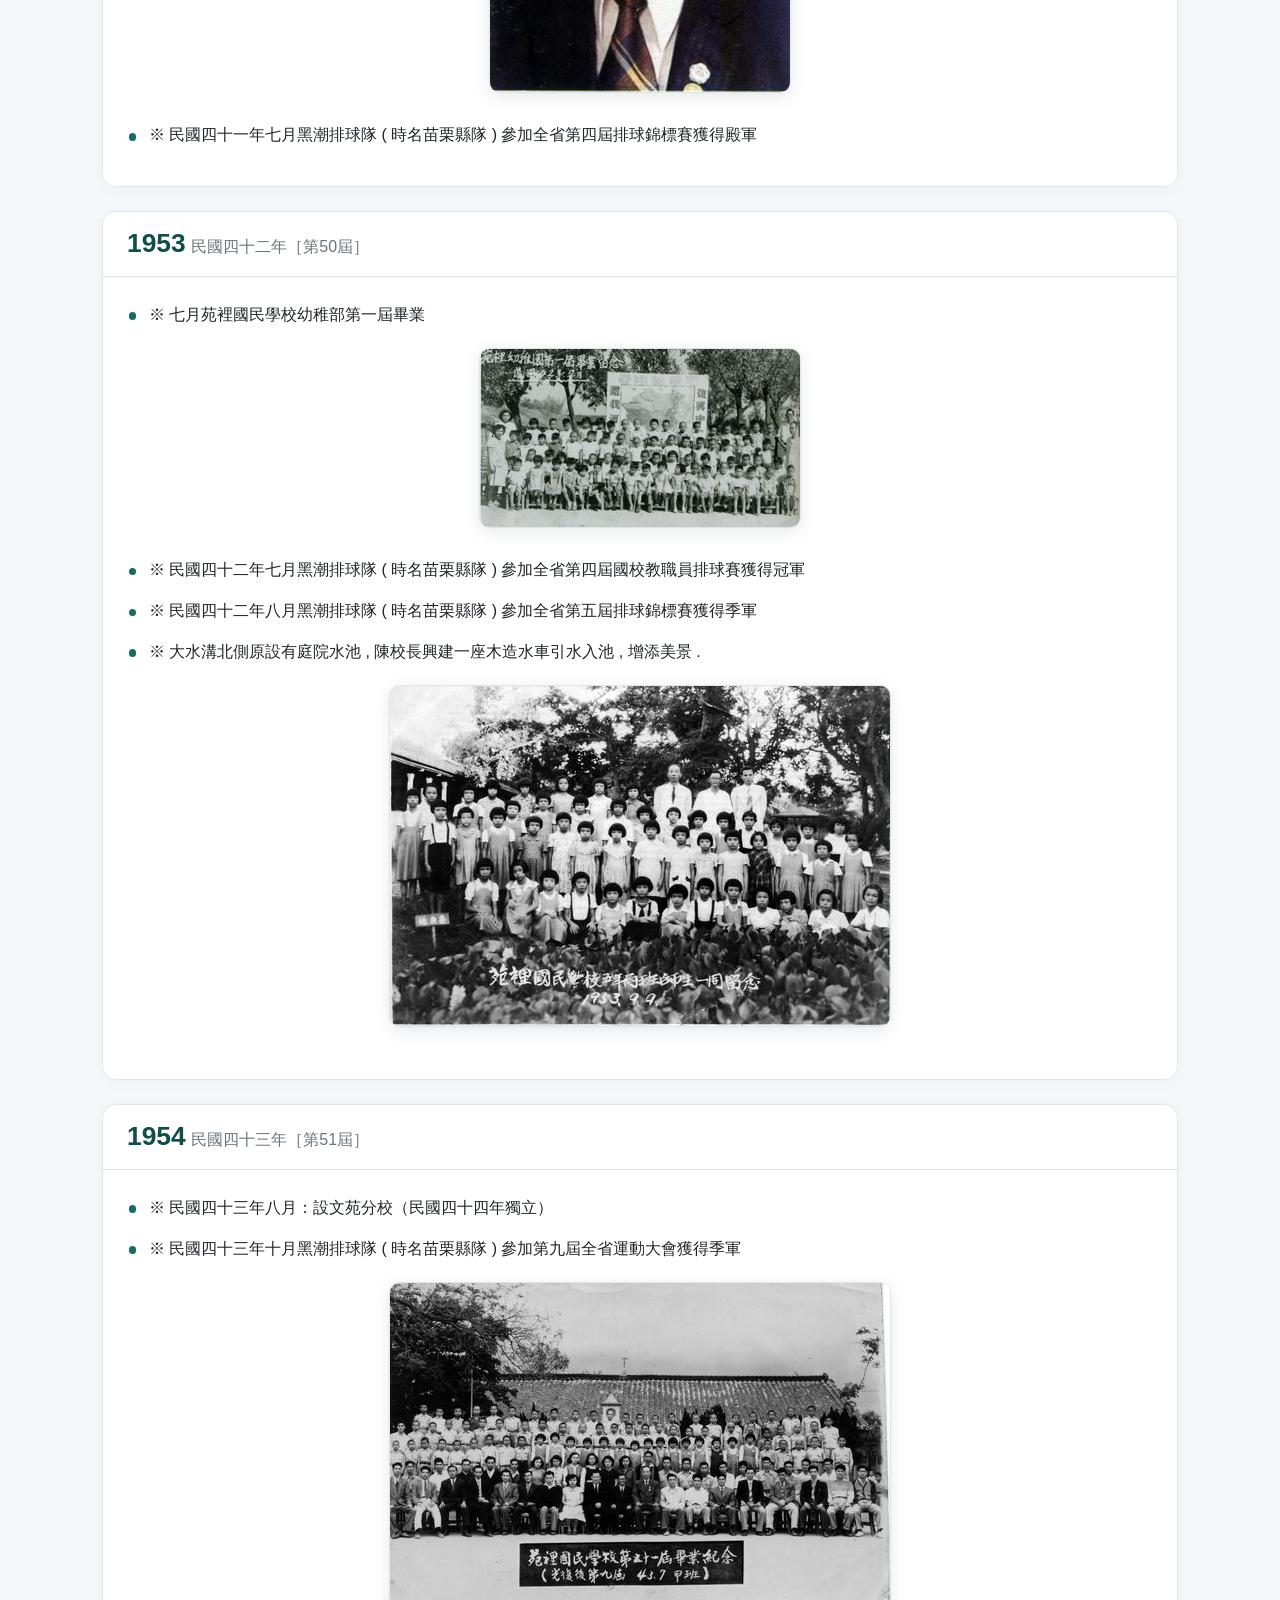
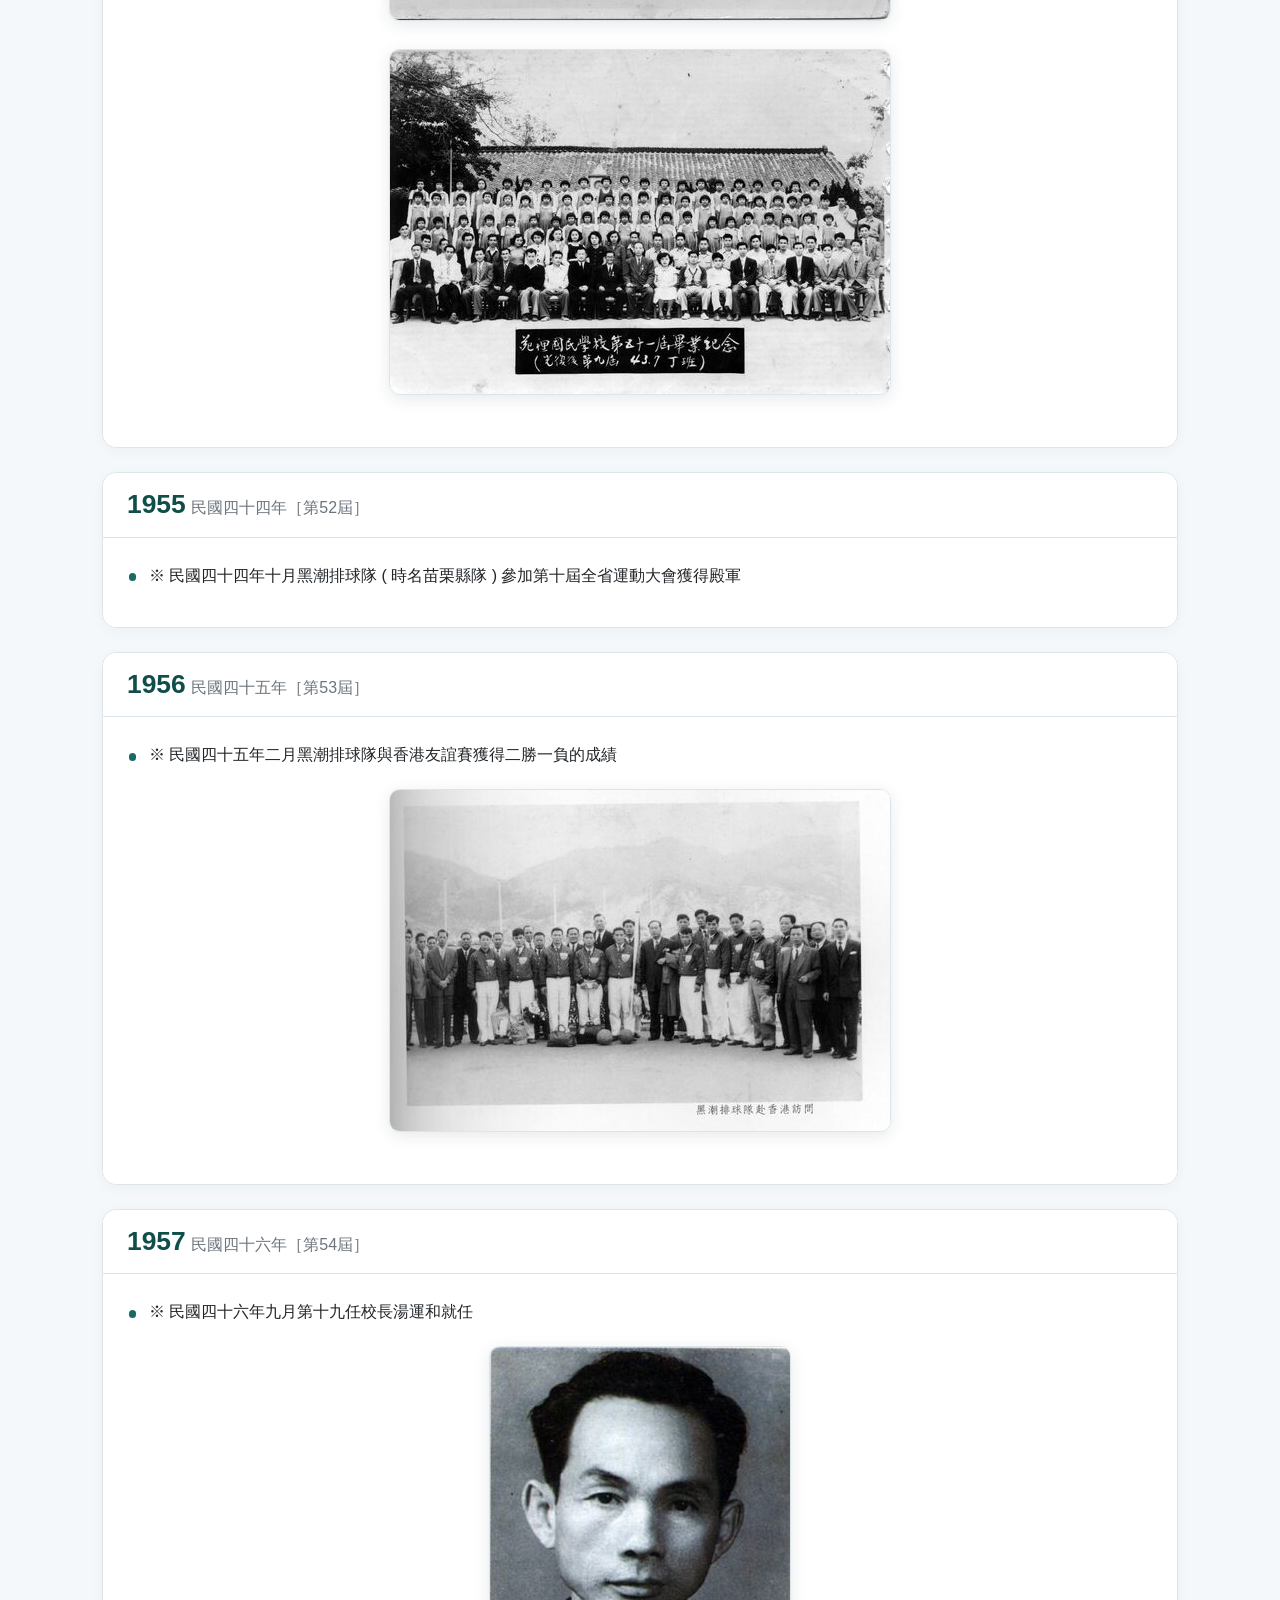
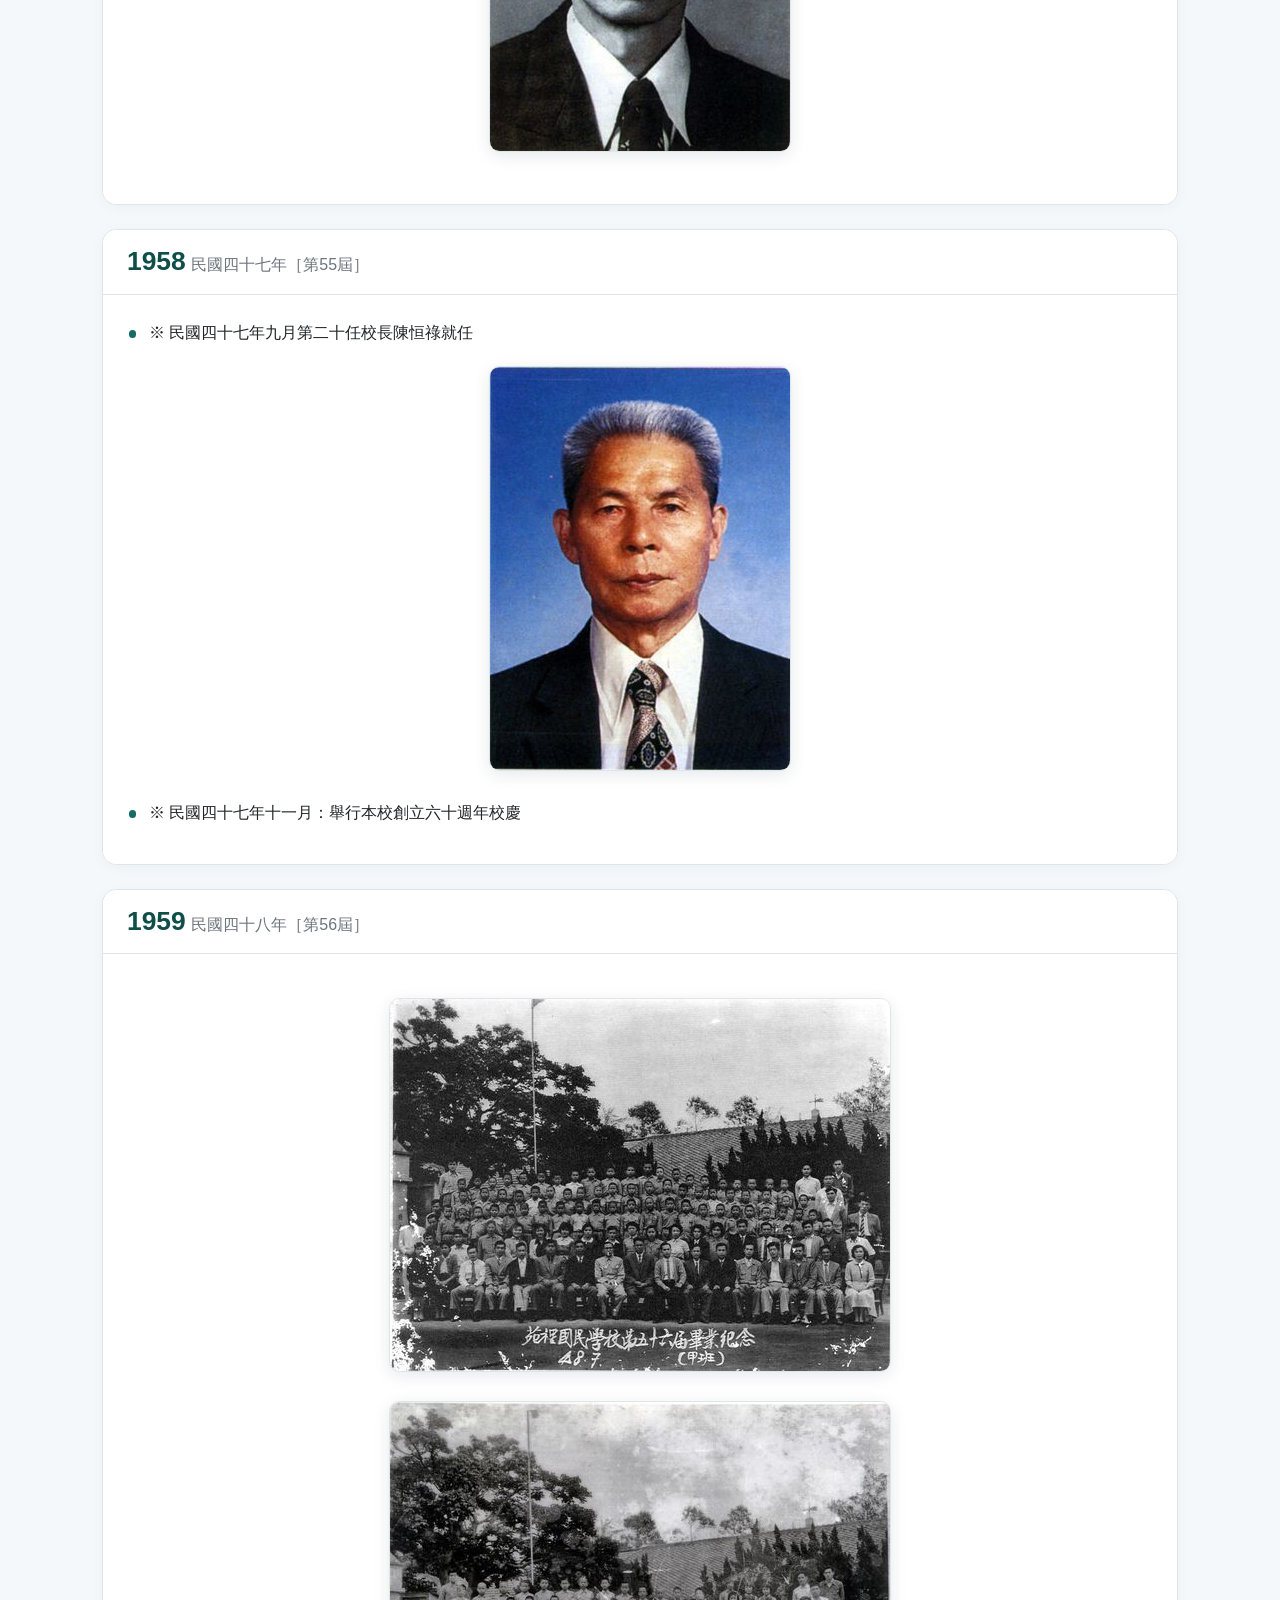
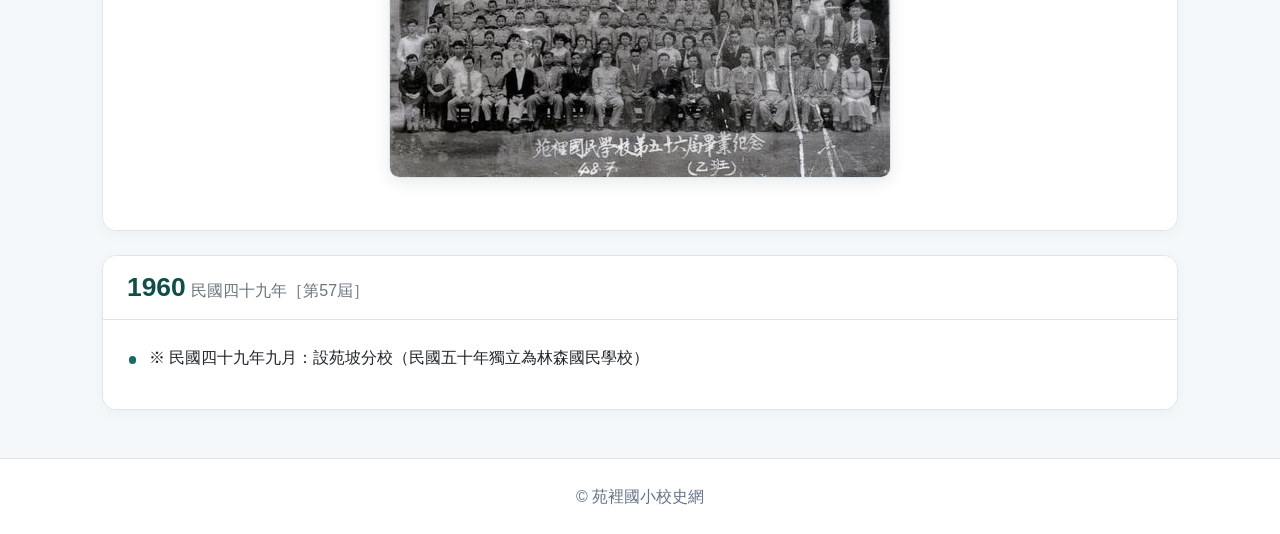
==== commit 4cec7a97: "Update 4x.html" ====
--- a/4x.html
+++ b/4x.html
@@ -47,8 +47,11 @@
 <li class="nav-item"><a class="nav-link" href="bjapan.html">日治民國前</a></li>
 <li class="nav-item"><a class="nav-link" href="ajapan.html">日治民國後</a></li>
 <li class="nav-item"><a class="nav-link" href="after.html">戰後</a></li>
-<li class="nav-item"><a class="nav-link active" aria-current="page" href="4x.html">民國4x年</a></li>
-  <li class="nav-item"><a class="nav-link " href="5x.html">民國5x年</a></li>
+        <li class="nav-item"><a class="nav-link active" aria-current="page" href="4x.html">民國4x年</a></li>
+            <li class="nav-item"><a class="nav-link" href="4x.html">民國5x年</a></li>
+            <li class="nav-item"><a class="nav-link" href="4x.html">民國6x年</a></li>
+            <li class="nav-item"><a class="nav-link" href="4x.html">民國7x年</a></li>
+            <li class="nav-item"><a class="nav-link" href="4x.html">民國8x年</a></li>
 </ul></div></div></nav>
 </header>
 <main class="container page-main">
